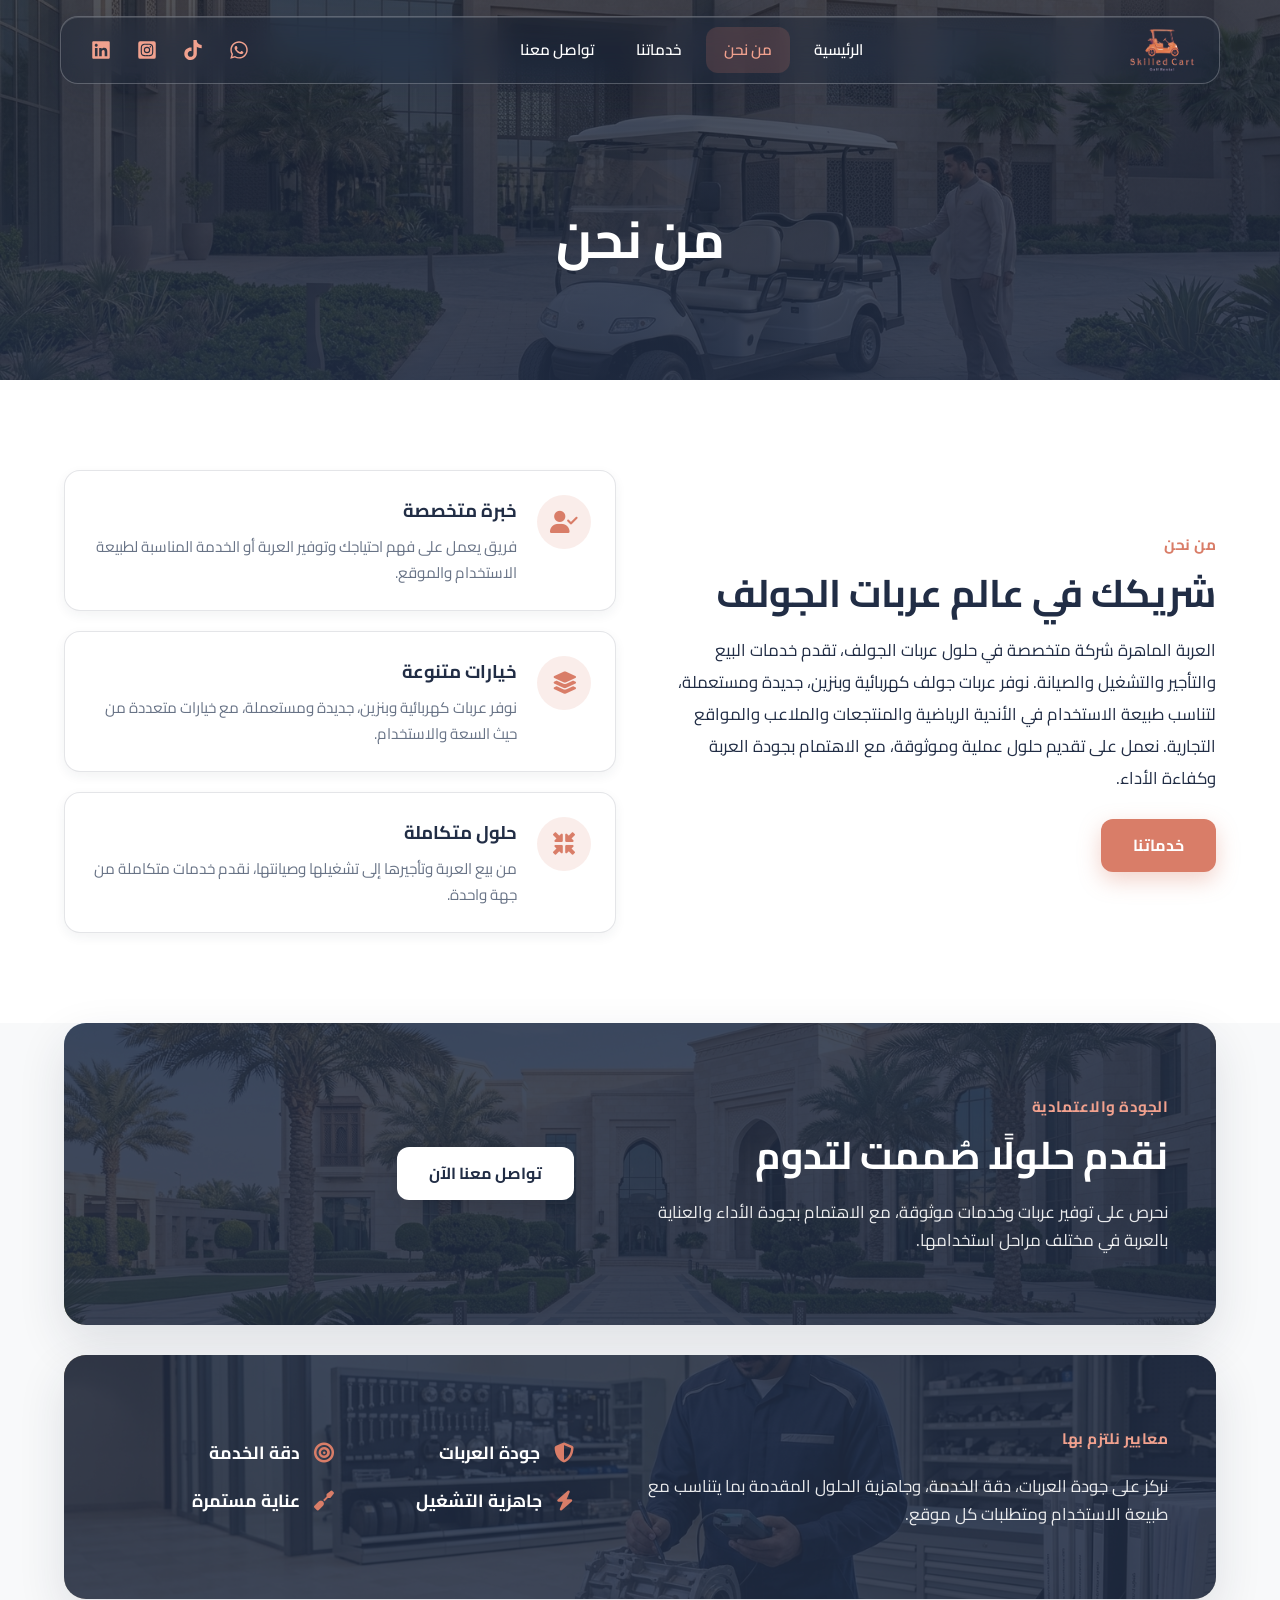
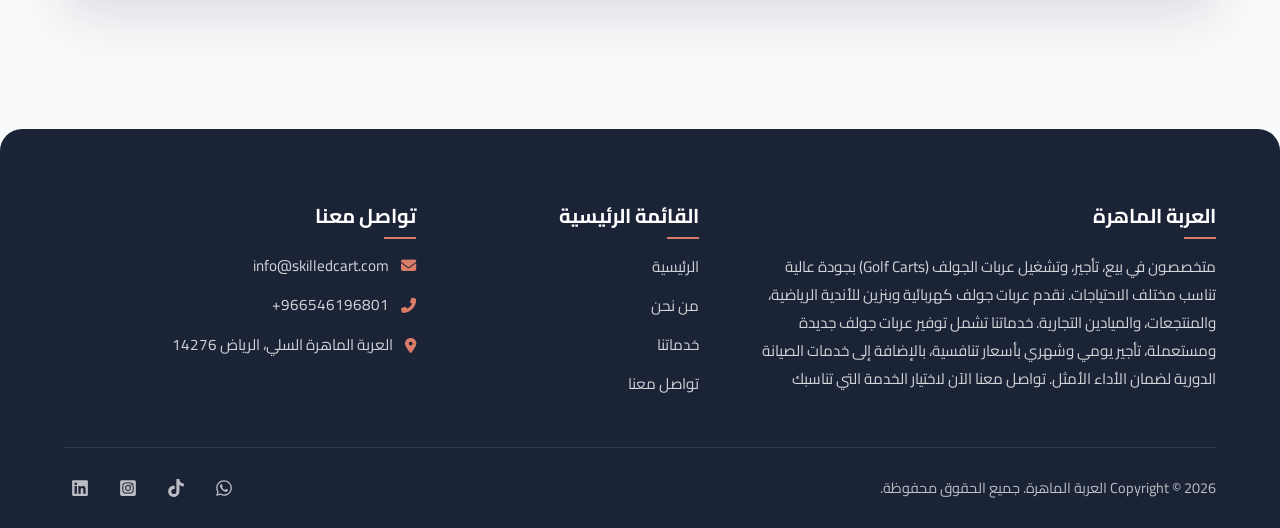
==== about/index.html @ 4ff1d398 "Rewrite website to static HTML, CSS, and Vanilla JS Convert full site from PHP runtime to standalone" ====
<!DOCTYPE html>
<html dir="rtl" lang="ar">
<head>
    <meta charset="UTF-8">
    <meta name="viewport" content="width=device-width, initial-scale=1.0">
    <title>About - العربة الماهرة</title>
    <link rel="canonical" href="https://skilledcart.com/about/">
    <meta name="description" content="تعرف على العربة الماهرة، شريكك المتخصص في بيع وتأجير وتشغيل وصيانة عربات الجولف الكهربائية والبنزين في الرياض، بخبرة وجودة تلبي احتياجاتك.">
    <meta name="robots" content="index, follow">

    <!-- Open Graph / Facebook -->
    <meta property="og:url" content="https://skilledcart.com/about/">
    <meta property="og:site_name" content="العربة الماهرة">
    <meta property="og:locale" content="ar_AR">
    <meta property="og:type" content="website">
    <meta property="og:title" content="About - العربة الماهرة">
    <meta property="og:description" content="تعرف على العربة الماهرة، شريكك المتخصص في بيع وتأجير وتشغيل وصيانة عربات الجولف الكهربائية والبنزين في الرياض.">

    <!-- Twitter -->
    <meta name="twitter:card" content="summary_large_image">
    <meta name="twitter:title" content="About - العربة الماهرة">
    <meta name="twitter:description" content="تعرف على العربة الماهرة، شريكك المتخصص في بيع وتأجير وتشغيل وصيانة عربات الجولف.">

    <!-- Google Fonts & Font Awesome -->
    <link rel="preconnect" href="https://fonts.googleapis.com">
    <link rel="preconnect" href="https://fonts.gstatic.com" crossorigin>
    <link href="https://fonts.googleapis.com/css2?family=Cairo:wght@400;500;600;700;800&family=Montserrat:wght@700&family=Roboto:wght@400;500;700&display=swap" rel="stylesheet">
    <link rel="stylesheet" href="https://cdnjs.cloudflare.com/ajax/libs/font-awesome/6.5.1/css/all.min.css">

    <!-- Main Stylesheet -->
    <link rel="stylesheet" href="/assets/css/style.css">

    <!-- Schema.org Structured Data -->
    <script type="application/ld+json">
    {
        "@context": "https://schema.org",
        "@graph": [
            {
                "@type": "WebSite",
                "@id": "https://skilledcart.com/#website",
                "name": "العربة الماهرة",
                "url": "https://skilledcart.com/"
            },
            {
                "@type": "WebPage",
                "@id": "https://skilledcart.com/about/#webpage",
                "name": "About",
                "url": "https://skilledcart.com/about/",
                "inLanguage": "ar",
                "isPartOf": { "@id": "https://skilledcart.com/#website" },
                "breadcrumb": {
                    "@type": "BreadcrumbList",
                    "itemListElement": [
                        { "@type": "ListItem", "position": 1, "name": "Home", "item": "https://skilledcart.com/" },
                        { "@type": "ListItem", "position": 2, "name": "About", "item": "https://skilledcart.com/about/" }
                    ]
                }
            }
        ]
    }
    </script>
</head>
<body>

    <!-- Site Header -->
    <header class="site-header" id="masthead">
        <div class="header-bar">
            <!-- Brand Logo -->
            <a href="/" class="header-brand" aria-label="العربة الماهرة">
                <img src="/assets/images/logo.png" alt="العربة الماهرة">
            </a>

            <!-- Desktop Navigation -->
            <nav class="nav-desktop" aria-label="القائمة الرئيسية">
                <a href="/" class="nav-link">الرئيسية</a>
                <a href="/about/" class="nav-link active" aria-current="page">من نحن</a>
                <a href="/services/" class="nav-link">خدماتنا</a>
                <a href="/contact-us/" class="nav-link">تواصل معنا</a>
            </nav>

            <!-- Desktop Social Icons -->
            <div class="header-social">
                <a href="https://wa.me/966546196801" target="_blank" rel="noopener noreferrer" aria-label="واتساب">
                    <svg viewBox="0 0 448 512"><path d="M380.9 97.1C339 55.1 283.2 32 223.9 32c-122.4 0-222 99.6-222 222 0 39.1 10.2 77.3 29.6 111L0 480l117.7-30.9c32.4 17.7 68.9 27 106.1 27h.1c122.3 0 224.1-99.6 224.1-222 0-59.3-25.2-115-67.1-157zm-157 341.6c-33.2 0-65.7-8.9-94-25.7l-6.7-4-69.8 18.3L72 359.2l-4.4-7c-18.5-29.4-28.2-63.3-28.2-98.2 0-101.7 82.8-184.5 184.6-184.5 49.3 0 95.6 19.2 130.4 54.1 34.8 34.9 56.2 81.2 56.1 130.5 0 101.8-84.9 184.6-186.6 184.6zm101.2-138.2c-5.5-2.8-32.8-16.2-37.9-18-5.1-1.9-8.8-2.8-12.5 2.8-3.7 5.6-14.3 18-17.6 21.8-3.2 3.7-6.5 4.2-12 1.4-32.6-16.3-54-29.1-75.5-66-5.7-9.8 5.7-9.1 16.3-30.3 1.8-3.7.9-6.9-.5-9.7-1.4-2.8-12.5-30.1-17.1-41.2-4.5-10.8-9.1-9.3-12.5-9.5-3.2-.2-6.9-.2-10.6-.2-3.7 0-9.7 1.4-14.8 6.9-5.1 5.6-19.4 19-19.4 46.3 0 27.3 19.9 53.7 22.6 57.4 2.8 3.7 39.1 59.7 94.8 83.8 35.2 15.2 49 16.5 66.6 13.9 10.7-1.6 32.8-13.4 37.4-26.4 4.6-13 4.6-24.1 3.2-26.4-1.3-2.5-5-3.9-10.5-6.6z"/></svg>
                </a>
                <a href="https://www.tiktok.com/@skilledcartofficial" target="_blank" rel="noopener noreferrer" aria-label="تيك توك">
                    <svg viewBox="0 0 32 32"><path d="M16.708 0.027c1.745-0.027 3.48-0.011 5.213-0.027 0.105 2.041 0.839 4.12 2.333 5.563 1.491 1.479 3.6 2.156 5.652 2.385v5.369c-1.923-0.063-3.855-0.463-5.6-1.291-0.76-0.344-1.468-0.787-2.161-1.24-0.009 3.896 0.016 7.787-0.025 11.667-0.104 1.864-0.719 3.719-1.803 5.255-1.744 2.557-4.771 4.224-7.88 4.276-1.907 0.109-3.812-0.411-5.437-1.369-2.693-1.588-4.588-4.495-4.864-7.615-0.032-0.667-0.043-1.333-0.016-1.984 0.24-2.537 1.495-4.964 3.443-6.615 2.208-1.923 5.301-2.839 8.197-2.297 0.027 1.975-0.052 3.948-0.052 5.923-1.323-0.428-2.869-0.308-4.025 0.495-0.844 0.547-1.485 1.385-1.819 2.333-0.276 0.676-0.197 1.427-0.181 2.145 0.317 2.188 2.421 4.027 4.667 3.828 1.489-0.016 2.916-0.88 3.692-2.145 0.251-0.443 0.532-0.896 0.547-1.417 0.131-2.385 0.079-4.76 0.095-7.145 0.011-5.375-0.016-10.735 0.025-16.093z"/></svg>
                </a>
                <a href="https://www.instagram.com/skilledcart.co/" target="_blank" rel="noopener noreferrer" aria-label="انستغرام">
                    <svg viewBox="0 0 448 512"><path d="M224,202.66A53.34,53.34,0,1,0,277.36,256,53.38,53.38,0,0,0,224,202.66Zm124.71-41a54,54,0,0,0-30.41-30.41c-21-8.29-71-6.43-94.3-6.43s-73.25-1.93-94.31,6.43a54,54,0,0,0-30.41,30.41c-8.28,21-6.43,71.05-6.43,94.33S91,329.26,99.32,350.33a54,54,0,0,0,30.41,30.41c21,8.29,71,6.43,94.31,6.43s73.24,1.93,94.3-6.43a54,54,0,0,0,30.41-30.41c8.35-21,6.43-71.05,6.43-94.33S357.1,182.74,348.75,161.67ZM224,338a82,82,0,1,1,82-82A81.9,81.9,0,0,1,224,338Zm85.38-148.3a19.14,19.14,0,1,1,19.13-19.14A19.1,19.1,0,0,1,309.42,189.74ZM400,32H48A48,48,0,0,0,0,80V432a48,48,0,0,0,48,48H400a48,48,0,0,0,48-48V80A48,48,0,0,0,400,32ZM382.88,322c-1.29,25.63-7.14,48.34-25.85,67s-41.4,24.63-67,25.85c-26.41,1.49-105.59,1.49-132,0-25.63-1.29-48.26-7.15-67-25.85s-24.63-41.42-25.85-67c-1.49-26.42-1.49-105.61,0-132,1.29-25.63,7.07-48.34,25.85-67s41.47-24.56,67-25.78c26.41-1.49,105.59-1.49,132,0,25.63,1.29,48.33,7.15,67,25.85s24.63,41.42,25.85,67.05C384.37,216.44,384.37,295.56,382.88,322Z"/></svg>
                </a>
                <a href="https://www.linkedin.com/in/maher-aljasem-b56386409/" target="_blank" rel="noopener noreferrer" aria-label="لينكد إن">
                    <svg viewBox="0 0 448 512"><path d="M416 32H31.9C14.3 32 0 46.5 0 64.3v383.4C0 465.5 14.3 480 31.9 480H416c17.6 0 32-14.5 32-32.3V64.3c0-17.8-14.4-32.3-32-32.3zM135.4 416H69V202.2h66.5V416zm-33.2-243c-21.3 0-38.5-17.3-38.5-38.5S80.9 96 102.2 96c21.2 0 38.5 17.3 38.5 38.5 0 21.3-17.2 38.5-38.5 38.5zm282.1 243h-66.4V312c0-24.8-.5-56.7-34.5-56.7-34.6 0-39.9 27-39.9 54.9V416h-66.4V202.2h63.7v29.2h.9c8.9-16.8 30.6-34.5 62.9-34.5 67.2 0 79.7 44.3 79.7 101.9V416z"/></svg>
                </a>
            </div>

            <!-- Mobile Hamburger Toggle -->
            <button class="mobile-nav-toggle" aria-label="فتح القائمة" aria-expanded="false">
                <svg class="icon-hamburger" viewBox="0 0 24 24"><path d="M3 13h18c0.552 0 1-0.448 1-1s-0.448-1-1-1h-18c-0.552 0-1 0.448-1 1s0.448 1 1 1zM3 7h18c0.552 0 1-0.448 1-1s-0.448-1-1-1h-18c-0.552 0-1 0.448-1 1s0.448 1 1 1zM3 19h18c0.552 0 1-0.448 1-1s-0.448-1-1-1h-18c-0.552 0-1 0.448-1 1s0.448 1 1 1z"/></svg>
                <svg class="icon-close" viewBox="0 0 24 24"><path d="M5.293 6.707l5.293 5.293-5.293 5.293c-0.391 0.391-0.391 1.024 0 1.414s1.024 0.391 1.414 0l5.293-5.293 5.293 5.293c0.391 0.391 1.024 0.391 1.414 0s0.391-1.024 0-1.414l-5.293-5.293 5.293-5.293c0.391-0.391 0.391-1.024 0-1.414s-1.024-0.391-1.414 0l-5.293 5.293-5.293-5.293c-0.391-0.391-1.024-0.391-1.414 0s-0.391 1.024 0 1.414z"/></svg>
            </button>

            <!-- Mobile Drawer Menu -->
            <div class="mobile-menu-drawer" id="mobile-drawer">
                <a href="/" class="nav-link">الرئيسية</a>
                <a href="/about/" class="nav-link active">من نحن</a>
                <a href="/services/" class="nav-link">خدماتنا</a>
                <a href="/contact-us/" class="nav-link">تواصل معنا</a>
                <div class="mobile-social-wrap">
                    <a href="https://wa.me/966546196801" target="_blank" rel="noopener noreferrer" aria-label="واتساب">
                        <svg viewBox="0 0 448 512"><path d="M380.9 97.1C339 55.1 283.2 32 223.9 32c-122.4 0-222 99.6-222 222 0 39.1 10.2 77.3 29.6 111L0 480l117.7-30.9c32.4 17.7 68.9 27 106.1 27h.1c122.3 0 224.1-99.6 224.1-222 0-59.3-25.2-115-67.1-157zm-157 341.6c-33.2 0-65.7-8.9-94-25.7l-6.7-4-69.8 18.3L72 359.2l-4.4-7c-18.5-29.4-28.2-63.3-28.2-98.2 0-101.7 82.8-184.5 184.6-184.5 49.3 0 95.6 19.2 130.4 54.1 34.8 34.9 56.2 81.2 56.1 130.5 0 101.8-84.9 184.6-186.6 184.6zm101.2-138.2c-5.5-2.8-32.8-16.2-37.9-18-5.1-1.9-8.8-2.8-12.5 2.8-3.7 5.6-14.3 18-17.6 21.8-3.2 3.7-6.5 4.2-12 1.4-32.6-16.3-54-29.1-75.5-66-5.7-9.8 5.7-9.1 16.3-30.3 1.8-3.7.9-6.9-.5-9.7-1.4-2.8-12.5-30.1-17.1-41.2-4.5-10.8-9.1-9.3-12.5-9.5-3.2-.2-6.9-.2-10.6-.2-3.7 0-9.7 1.4-14.8 6.9-5.1 5.6-19.4 19-19.4 46.3 0 27.3 19.9 53.7 22.6 57.4 2.8 3.7 39.1 59.7 94.8 83.8 35.2 15.2 49 16.5 66.6 13.9 10.7-1.6 32.8-13.4 37.4-26.4 4.6-13 4.6-24.1 3.2-26.4-1.3-2.5-5-3.9-10.5-6.6z"/></svg>
                    </a>
                    <a href="https://www.tiktok.com/@skilledcartofficial" target="_blank" rel="noopener noreferrer" aria-label="تيك توك">
                        <svg viewBox="0 0 32 32"><path d="M16.708 0.027c1.745-0.027 3.48-0.011 5.213-0.027 0.105 2.041 0.839 4.12 2.333 5.563 1.491 1.479 3.6 2.156 5.652 2.385v5.369c-1.923-0.063-3.855-0.463-5.6-1.291-0.76-0.344-1.468-0.787-2.161-1.24-0.009 3.896 0.016 7.787-0.025 11.667-0.104 1.864-0.719 3.719-1.803 5.255-1.744 2.557-4.771 4.224-7.88 4.276-1.907 0.109-3.812-0.411-5.437-1.369-2.693-1.588-4.588-4.495-4.864-7.615-0.032-0.667-0.043-1.333-0.016-1.984 0.24-2.537 1.495-4.964 3.443-6.615 2.208-1.923 5.301-2.839 8.197-2.297 0.027 1.975-0.052 3.948-0.052 5.923-1.323-0.428-2.869-0.308-4.025 0.495-0.844 0.547-1.485 1.385-1.819 2.333-0.276 0.676-0.197 1.427-0.181 2.145 0.317 2.188 2.421 4.027 4.667 3.828 1.489-0.016 2.916-0.88 3.692-2.145 0.251-0.443 0.532-0.896 0.547-1.417 0.131-2.385 0.079-4.76 0.095-7.145 0.011-5.375-0.016-10.735 0.025-16.093z"/></svg>
                    </a>
                    <a href="https://www.instagram.com/skilledcart.co/" target="_blank" rel="noopener noreferrer" aria-label="انستغرام">
                        <svg viewBox="0 0 448 512"><path d="M224,202.66A53.34,53.34,0,1,0,277.36,256,53.38,53.38,0,0,0,224,202.66Zm124.71-41a54,54,0,0,0-30.41-30.41c-21-8.29-71-6.43-94.3-6.43s-73.25-1.93-94.31,6.43a54,54,0,0,0-30.41,30.41c-8.28,21-6.43,71.05-6.43,94.33S91,329.26,99.32,350.33a54,54,0,0,0,30.41,30.41c21,8.29,71,6.43,94.31,6.43s73.24,1.93,94.3-6.43a54,54,0,0,0,30.41-30.41c8.35-21,6.43-71.05,6.43-94.33S357.1,182.74,348.75,161.67ZM224,338a82,82,0,1,1,82-82A81.9,81.9,0,0,1,224,338Zm85.38-148.3a19.14,19.14,0,1,1,19.13-19.14A19.1,19.1,0,0,1,309.42,189.74ZM400,32H48A48,48,0,0,0,0,80V432a48,48,0,0,0,48,48H400a48,48,0,0,0,48-48V80A48,48,0,0,0,400,32ZM382.88,322c-1.29,25.63-7.14,48.34-25.85,67s-41.4,24.63-67,25.85c-26.41,1.49-105.59,1.49-132,0-25.63-1.29-48.26-7.15-67-25.85s-24.63-41.42-25.85-67c-1.49-26.42-1.49-105.61,0-132,1.29-25.63,7.07-48.34,25.85-67s41.47-24.56,67-25.78c26.41-1.49,105.59-1.49,132,0,25.63,1.29,48.33,7.15,67,25.85s24.63,41.42,25.85,67.05C384.37,216.44,384.37,295.56,382.88,322Z"/></svg>
                    </a>
                    <a href="https://www.linkedin.com/in/maher-aljasem-b56386409/" target="_blank" rel="noopener noreferrer" aria-label="لينكد إن">
                        <svg viewBox="0 0 448 512"><path d="M416 32H31.9C14.3 32 0 46.5 0 64.3v383.4C0 465.5 14.3 480 31.9 480H416c17.6 0 32-14.5 32-32.3V64.3c0-17.8-14.4-32.3-32-32.3zM135.4 416H69V202.2h66.5V416zm-33.2-243c-21.3 0-38.5-17.3-38.5-38.5S80.9 96 102.2 96c21.2 0 38.5 17.3 38.5 38.5 0 21.3-17.2 38.5-38.5 38.5zm282.1 243h-66.4V312c0-24.8-.5-56.7-34.5-56.7-34.6 0-39.9 27-39.9 54.9V416h-66.4V202.2h63.7v29.2h.9c8.9-16.8 30.6-34.5 62.9-34.5 67.2 0 79.7 44.3 79.7 101.9V416z"/></svg>
                    </a>
                </div>
            </div>
        </div>
    </header>

    <!-- Page Hero Banner -->
    <section class="page-hero" style="background-image: url('/assets/images/motion-bg-03.png');">
        <div class="container">
            <h1>من نحن</h1>
        </div>
    </section>

    <!-- About Company Overview Section -->
    <section class="section section-bg-white">
        <div class="container">
            <div class="two-col-grid">
                <div class="two-col-text">
                    <span class="section-subtitle">من نحن</span>
                    <h2 class="section-title">شريكك في عالم عربات الجولف</h2>
                    <p>العربة الماهرة شركة متخصصة في حلول عربات الجولف، تقدم خدمات البيع والتأجير والتشغيل والصيانة. نوفر عربات جولف كهربائية وبنزين، جديدة ومستعملة، لتناسب طبيعة الاستخدام في الأندية الرياضية والمنتجعات والملاعب والمواقع التجارية. نعمل على تقديم حلول عملية وموثوقة، مع الاهتمام بجودة العربة وكفاءة الأداء.</p>
                    <a href="/services/" class="btn btn-primary">خدماتنا</a>
                </div>
                <div class="feature-cards-grid">
                    <div class="feature-box">
                        <div class="feature-icon"><i class="fas fa-user-check"></i></div>
                        <div class="feature-box-content">
                            <h3>خبرة متخصصة</h3>
                            <p>فريق يعمل على فهم احتياجك وتوفير العربة أو الخدمة المناسبة لطبيعة الاستخدام والموقع.</p>
                        </div>
                    </div>
                    <div class="feature-box">
                        <div class="feature-icon"><i class="fas fa-layer-group"></i></div>
                        <div class="feature-box-content">
                            <h3>خيارات متنوعة</h3>
                            <p>نوفر عربات كهربائية وبنزين، جديدة ومستعملة، مع خيارات متعددة من حيث السعة والاستخدام.</p>
                        </div>
                    </div>
                    <div class="feature-box">
                        <div class="feature-icon"><i class="fas fa-compress-arrows-alt"></i></div>
                        <div class="feature-box-content">
                            <h3>حلول متكاملة</h3>
                            <p>من بيع العربة وتأجيرها إلى تشغيلها وصيانتها، نقدم خدمات متكاملة من جهة واحدة.</p>
                        </div>
                    </div>
                </div>
            </div>
        </div>
    </section>

    <!-- Quality & Reliability Highlight Banners -->
    <section class="section section-bg-light" style="padding-top: 0;">
        <div class="container">
            <div class="highlight-banner" style="background-image: url('/assets/images/motion-bg-04.png'); margin-bottom: 30px;">
                <div class="container-inner">
                    <div>
                        <span class="section-subtitle" style="color: #f1a18e;">الجودة والاعتمادية</span>
                        <h2 class="section-title" style="color: #ffffff; margin-bottom: 16px;">نقدم حلولًا صُممت لتدوم</h2>
                        <p style="color: rgba(255, 255, 255, 0.9); font-size: 1.05rem;">نحرص على توفير عربات وخدمات موثوقة، مع الاهتمام بجودة الأداء والعناية بالعربة في مختلف مراحل استخدامها.</p>
                    </div>
                    <div>
                        <a href="/contact-us/" class="btn btn-secondary">تواصل معنا الآن</a>
                    </div>
                </div>
            </div>

            <div class="highlight-banner" style="background-image: url('/assets/images/motion-bg-10.png');">
                <div class="container-inner">
                    <div>
                        <span class="section-subtitle" style="color: #f1a18e;">معايير نلتزم بها</span>
                        <p style="color: rgba(255, 255, 255, 0.9); font-size: 1.05rem; margin-top: 10px;">نركز على جودة العربات، دقة الخدمة، وجاهزية الحلول المقدمة بما يتناسب مع طبيعة الاستخدام ومتطلبات كل موقع.</p>
                    </div>
                    <div class="highlight-list">
                        <div class="highlight-item"><i class="fas fa-shield-alt"></i> جودة العربات</div>
                        <div class="highlight-item"><i class="fas fa-bullseye"></i> دقة الخدمة</div>
                        <div class="highlight-item"><i class="fas fa-bolt"></i> جاهزية التشغيل</div>
                        <div class="highlight-item"><i class="fas fa-screwdriver"></i> عناية مستمرة</div>
                    </div>
                </div>
            </div>
        </div>
    </section>

    <!-- Site Footer -->
    <footer class="site-footer" id="colophon">
        <div class="container">
            <div class="footer-grid">
                <!-- Col 1: About -->
                <div class="footer-col footer-about">
                    <h5>العربة الماهرة</h5>
                    <p>متخصصون في بيع، تأجير، وتشغيل عربات الجولف (Golf Carts) بجودة عالية تناسب مختلف الاحتياجات. نقدم عربات جولف كهربائية وبنزين للأندية الرياضية، والمنتجعات، والميادين التجارية. خدماتنا تشمل توفير عربات جولف جديدة ومستعملة، تأجير يومي وشهري بأسعار تنافسية، بالإضافة إلى خدمات الصيانة الدورية لضمان الأداء الأمثل. تواصل معنا الآن لاختيار الخدمة التي تناسبك</p>
                </div>

                <!-- Col 2: Navigation -->
                <div class="footer-col footer-nav">
                    <h5>القائمة الرئيسية</h5>
                    <ul>
                        <li><a href="/">الرئيسية</a></li>
                        <li><a href="/about/">من نحن</a></li>
                        <li><a href="/services/">خدماتنا</a></li>
                        <li><a href="/contact-us/">تواصل معنا</a></li>
                    </ul>
                </div>

                <!-- Col 3: Contact Info -->
                <div class="footer-col">
                    <h5>تواصل معنا</h5>
                    <ul class="footer-contact-list">
                        <li>
                            <i class="fas fa-envelope"></i>
                            <a href="mailto:info@skilledcart.com">info@skilledcart.com</a>
                        </li>
                        <li>
                            <i class="fas fa-phone-alt"></i>
                            <a href="tel:+966546196801"><bdi class="sc-ltr-num">+966546196801</bdi></a>
                        </li>
                        <li>
                            <i class="fas fa-map-marker-alt"></i>
                            <span>العربة الماهرة السلي، الرياض 14276</span>
                        </li>
                    </ul>
                </div>
            </div>

            <!-- Footer Bottom Bar -->
            <div class="footer-bottom">
                <p>Copyright © 2026 العربة الماهرة. جميع الحقوق محفوظة.</p>
                <div class="footer-social">
                    <a href="https://wa.me/966546196801" target="_blank" rel="noopener noreferrer" aria-label="واتساب">
                        <svg viewBox="0 0 448 512"><path d="M380.9 97.1C339 55.1 283.2 32 223.9 32c-122.4 0-222 99.6-222 222 0 39.1 10.2 77.3 29.6 111L0 480l117.7-30.9c32.4 17.7 68.9 27 106.1 27h.1c122.3 0 224.1-99.6 224.1-222 0-59.3-25.2-115-67.1-157zm-157 341.6c-33.2 0-65.7-8.9-94-25.7l-6.7-4-69.8 18.3L72 359.2l-4.4-7c-18.5-29.4-28.2-63.3-28.2-98.2 0-101.7 82.8-184.5 184.6-184.5 49.3 0 95.6 19.2 130.4 54.1 34.8 34.9 56.2 81.2 56.1 130.5 0 101.8-84.9 184.6-186.6 184.6zm101.2-138.2c-5.5-2.8-32.8-16.2-37.9-18-5.1-1.9-8.8-2.8-12.5 2.8-3.7 5.6-14.3 18-17.6 21.8-3.2 3.7-6.5 4.2-12 1.4-32.6-16.3-54-29.1-75.5-66-5.7-9.8 5.7-9.1 16.3-30.3 1.8-3.7.9-6.9-.5-9.7-1.4-2.8-12.5-30.1-17.1-41.2-4.5-10.8-9.1-9.3-12.5-9.5-3.2-.2-6.9-.2-10.6-.2-3.7 0-9.7 1.4-14.8 6.9-5.1 5.6-19.4 19-19.4 46.3 0 27.3 19.9 53.7 22.6 57.4 2.8 3.7 39.1 59.7 94.8 83.8 35.2 15.2 49 16.5 66.6 13.9 10.7-1.6 32.8-13.4 37.4-26.4 4.6-13 4.6-24.1 3.2-26.4-1.3-2.5-5-3.9-10.5-6.6z"/></svg>
                    </a>
                    <a href="https://www.tiktok.com/@skilledcartofficial" target="_blank" rel="noopener noreferrer" aria-label="تيك توك">
                        <svg viewBox="0 0 32 32"><path d="M16.708 0.027c1.745-0.027 3.48-0.011 5.213-0.027 0.105 2.041 0.839 4.12 2.333 5.563 1.491 1.479 3.6 2.156 5.652 2.385v5.369c-1.923-0.063-3.855-0.463-5.6-1.291-0.76-0.344-1.468-0.787-2.161-1.24-0.009 3.896 0.016 7.787-0.025 11.667-0.104 1.864-0.719 3.719-1.803 5.255-1.744 2.557-4.771 4.224-7.88 4.276-1.907 0.109-3.812-0.411-5.437-1.369-2.693-1.588-4.588-4.495-4.864-7.615-0.032-0.667-0.043-1.333-0.016-1.984 0.24-2.537 1.495-4.964 3.443-6.615 2.208-1.923 5.301-2.839 8.197-2.297 0.027 1.975-0.052 3.948-0.052 5.923-1.323-0.428-2.869-0.308-4.025 0.495-0.844 0.547-1.485 1.385-1.819 2.333-0.276 0.676-0.197 1.427-0.181 2.145 0.317 2.188 2.421 4.027 4.667 3.828 1.489-0.016 2.916-0.88 3.692-2.145 0.251-0.443 0.532-0.896 0.547-1.417 0.131-2.385 0.079-4.76 0.095-7.145 0.011-5.375-0.016-10.735 0.025-16.093z"/></svg>
                    </a>
                    <a href="https://www.instagram.com/skilledcart.co/" target="_blank" rel="noopener noreferrer" aria-label="انستغرام">
                        <svg viewBox="0 0 448 512"><path d="M224,202.66A53.34,53.34,0,1,0,277.36,256,53.38,53.38,0,0,0,224,202.66Zm124.71-41a54,54,0,0,0-30.41-30.41c-21-8.29-71-6.43-94.3-6.43s-73.25-1.93-94.31,6.43a54,54,0,0,0-30.41,30.41c-8.28,21-6.43,71.05-6.43,94.33S91,329.26,99.32,350.33a54,54,0,0,0,30.41,30.41c21,8.29,71,6.43,94.31,6.43s73.24,1.93,94.3-6.43a54,54,0,0,0,30.41-30.41c8.35-21,6.43-71.05,6.43-94.33S357.1,182.74,348.75,161.67ZM224,338a82,82,0,1,1,82-82A81.9,81.9,0,0,1,224,338Zm85.38-148.3a19.14,19.14,0,1,1,19.13-19.14A19.1,19.1,0,0,1,309.42,189.74ZM400,32H48A48,48,0,0,0,0,80V432a48,48,0,0,0,48,48H400a48,48,0,0,0,48-48V80A48,48,0,0,0,400,32ZM382.88,322c-1.29,25.63-7.14,48.34-25.85,67s-41.4,24.63-67,25.85c-26.41,1.49-105.59,1.49-132,0-25.63-1.29-48.26-7.15-67-25.85s-24.63-41.42-25.85-67c-1.49-26.42-1.49-105.61,0-132,1.29-25.63,7.07-48.34,25.85-67s41.47-24.56,67-25.78c26.41-1.49,105.59-1.49,132,0,25.63,1.29,48.33,7.15,67,25.85s24.63,41.42,25.85,67.05C384.37,216.44,384.37,295.56,382.88,322Z"/></svg>
                    </a>
                    <a href="https://www.linkedin.com/in/maher-aljasem-b56386409/" target="_blank" rel="noopener noreferrer" aria-label="لينكد إن">
                        <svg viewBox="0 0 448 512"><path d="M416 32H31.9C14.3 32 0 46.5 0 64.3v383.4C0 465.5 14.3 480 31.9 480H416c17.6 0 32-14.5 32-32.3V64.3c0-17.8-14.4-32.3-32-32.3zM135.4 416H69V202.2h66.5V416zm-33.2-243c-21.3 0-38.5-17.3-38.5-38.5S80.9 96 102.2 96c21.2 0 38.5 17.3 38.5 38.5 0 21.3-17.2 38.5-38.5 38.5zm282.1 243h-66.4V312c0-24.8-.5-56.7-34.5-56.7-34.6 0-39.9 27-39.9 54.9V416h-66.4V202.2h63.7v29.2h.9c8.9-16.8 30.6-34.5 62.9-34.5 67.2 0 79.7 44.3 79.7 101.9V416z"/></svg>
                    </a>
                </div>
            </div>
        </div>
    </footer>

    <!-- Main JavaScript -->
    <script src="/assets/js/main.js"></script>
</body>
</html>
---- assets/css/style.css ----
/* ==========================================================================
   العربة الماهرة (Skilled Cart) — Modern Static Stylesheet
   Brand Theme: Navy (#212d45) & Coral (#d97d68)
   ========================================================================== */

:root {
    --color-primary: #d97d68;
    --color-primary-hover: #c46853;
    --color-primary-soft: rgba(217, 125, 104, 0.14);
    --color-primary-border: rgba(217, 125, 104, 0.35);

    --color-navy: #212d45;
    --color-navy-dark: #1b2437;
    --color-navy-light: #2b3956;
    --color-navy-soft: rgba(33, 45, 69, 0.08);

    --color-surface: #ffffff;
    --color-surface-soft: #f8f9fa;
    --color-surface-card: #ffffff;
    --color-surface-tint: #f2f4f8;

    --color-text: #212d45;
    --color-text-dark: #1b2437;
    --color-text-muted: #687386;
    --color-text-light: #ffffff;
    --color-text-light-muted: rgba(255, 255, 255, 0.82);

    --color-border: rgba(33, 45, 69, 0.12);
    --color-border-light: rgba(255, 255, 255, 0.18);

    --shadow-sm: 0 4px 12px rgba(33, 45, 69, 0.06);
    --shadow-md: 0 10px 30px rgba(33, 45, 69, 0.08);
    --shadow-lg: 0 18px 48px rgba(33, 45, 69, 0.12);

    --radius-sm: 8px;
    --radius-md: 12px;
    --radius-lg: 16px;
    --radius-xl: 22px;
    --radius-full: 9999px;

    --font-arabic: "Cairo", -apple-system, BlinkMacSystemFont, "Segoe UI", Roboto, Oxygen, Ubuntu, Cantarell, sans-serif;
    --font-heading: "Cairo", sans-serif;

    --container-width: 1200px;
    --transition: all 0.25s cubic-bezier(0.23, 1, 0.32, 1);
}

/* --------------------------------------------------------------------------
   Reset & Base Styles
   -------------------------------------------------------------------------- */
*, *::before, *::after {
    box-sizing: border-box;
    margin: 0;
    padding: 0;
}

html {
    font-size: 16px;
    scroll-behavior: smooth;
    -webkit-text-size-adjust: 100%;
}

body {
    direction: rtl;
    text-align: right;
    font-family: var(--font-arabic);
    color: var(--color-text);
    background-color: var(--color-surface-soft);
    line-height: 1.7;
    overflow-x: hidden;
    -webkit-font-smoothing: antialiased;
    -moz-osx-font-smoothing: grayscale;
}

img, svg, video, iframe {
    max-width: 100%;
    height: auto;
    display: block;
}

a {
    color: inherit;
    text-decoration: none;
    transition: var(--transition);
}

ul, ol {
    list-style: none;
}

button, input, textarea, select {
    font: inherit;
    color: inherit;
    border: none;
    background: none;
}

/* Numeric text displayed strictly LTR */
.sc-ltr-num {
    unicode-bidi: isolate;
    direction: ltr;
    display: inline-block;
}

.container {
    width: 100%;
    max-width: var(--container-width);
    margin-left: auto;
    margin-right: auto;
    padding-left: 24px;
    padding-right: 24px;
}

/* --------------------------------------------------------------------------
   Header & Navigation
   -------------------------------------------------------------------------- */
.site-header {
    position: absolute;
    top: 0;
    left: 0;
    right: 0;
    z-index: 1000;
    padding-top: 16px;
}

.header-bar {
    width: min(calc(100% - 40px), 1160px);
    margin: 0 auto;
    min-height: 68px;
    padding: 10px 24px;
    display: flex;
    align-items: center;
    justify-content: space-between;
    background: rgba(24, 35, 54, 0.35);
    border: 1px solid rgba(255, 255, 255, 0.24);
    border-radius: 18px;
    backdrop-filter: blur(16px) saturate(135%);
    -webkit-backdrop-filter: blur(16px) saturate(135%);
    box-shadow: 0 12px 34px rgba(20, 30, 48, 0.14), inset 0 1px 0 rgba(255, 255, 255, 0.14);
}

.header-brand {
    display: flex;
    align-items: center;
}

.header-brand img {
    height: 44px;
    width: auto;
    max-width: 160px;
    object-fit: contain;
}

.nav-desktop {
    display: flex;
    align-items: center;
    gap: 6px;
}

.nav-desktop .nav-link {
    display: inline-block;
    padding: 10px 18px;
    border-radius: var(--radius-md);
    color: #ffffff;
    font-size: 0.95rem;
    font-weight: 600;
    white-space: nowrap;
    transition: var(--transition);
}

.nav-desktop .nav-link:hover {
    color: #f1a18e;
    background: rgba(255, 255, 255, 0.08);
}

.nav-desktop .nav-link.active {
    color: #f1a18e;
    background: rgba(217, 125, 104, 0.18);
}

.header-social {
    display: flex;
    align-items: center;
    gap: 14px;
}

.header-social a {
    color: #f1a18e;
    display: flex;
    align-items: center;
    justify-content: center;
    width: 32px;
    height: 32px;
    transition: var(--transition);
}

.header-social a svg {
    width: 20px;
    height: 20px;
    fill: currentColor;
}

.header-social a:hover {
    transform: translateY(-2px);
    color: #ffffff;
}

/* Mobile Nav Toggle */
.mobile-nav-toggle {
    display: none;
    width: 44px;
    height: 44px;
    border: 1px solid rgba(217, 125, 104, 0.46);
    border-radius: var(--radius-md);
    background: rgba(255, 255, 255, 0.1);
    color: var(--color-primary);
    cursor: pointer;
    align-items: center;
    justify-content: center;
}

.mobile-nav-toggle svg {
    width: 24px;
    height: 24px;
    fill: currentColor;
}

.mobile-nav-toggle .icon-close {
    display: none;
}

.mobile-nav-toggle.open .icon-hamburger {
    display: none;
}

.mobile-nav-toggle.open .icon-close {
    display: block;
}

/* Mobile Drawer */
.mobile-menu-drawer {
    display: none;
    position: absolute;
    top: calc(100% + 8px);
    left: 20px;
    right: 20px;
    background: rgba(255, 255, 255, 0.98);
    backdrop-filter: blur(18px) saturate(125%);
    -webkit-backdrop-filter: blur(18px) saturate(125%);
    border: 1px solid var(--color-border);
    border-radius: 17px;
    padding: 12px;
    box-shadow: var(--shadow-lg);
    z-index: 1001;
    flex-direction: column;
    gap: 6px;
}

.mobile-menu-drawer.open {
    display: flex;
    animation: menuFadeIn 0.22s ease-out;
}

@keyframes menuFadeIn {
    from { opacity: 0; transform: translateY(-8px) scale(0.98); }
    to { opacity: 1; transform: translateY(0) scale(1); }
}

.mobile-menu-drawer .nav-link {
    display: block;
    padding: 12px 16px;
    border-radius: var(--radius-md);
    color: var(--color-navy);
    font-weight: 600;
    font-size: 1rem;
    transition: var(--transition);
}

.mobile-menu-drawer .nav-link:hover,
.mobile-menu-drawer .nav-link.active {
    background: rgba(217, 125, 104, 0.14);
    color: var(--color-primary);
}

.mobile-social-wrap {
    display: flex;
    justify-content: center;
    gap: 18px;
    padding-top: 12px;
    margin-top: 6px;
    border-top: 1px solid var(--color-border);
}

.mobile-social-wrap a {
    color: var(--color-primary);
    width: 36px;
    height: 36px;
    display: flex;
    align-items: center;
    justify-content: center;
}

.mobile-social-wrap a svg {
    width: 22px;
    height: 22px;
    fill: currentColor;
}

/* --------------------------------------------------------------------------
   Hero Sections
   -------------------------------------------------------------------------- */
.hero-section {
    position: relative;
    min-height: 820px;
    padding-top: 160px;
    padding-bottom: 120px;
    display: flex;
    align-items: center;
    background-position: center center;
    background-size: cover;
    background-repeat: no-repeat;
    color: #ffffff;
}

.hero-section::before {
    content: "";
    position: absolute;
    inset: 0;
    background: linear-gradient(180deg, rgba(27, 36, 55, 0.72) 0%, rgba(33, 45, 69, 0.88) 100%);
    z-index: 1;
}

.hero-section .container {
    position: relative;
    z-index: 2;
}

.hero-content {
    max-width: 780px;
}

.hero-eyebrow {
    display: inline-block;
    padding: 6px 20px;
    border-radius: var(--radius-full);
    background: rgba(255, 255, 255, 0.94);
    color: var(--color-primary);
    font-size: 0.95rem;
    font-weight: 700;
    margin-bottom: 18px;
    box-shadow: 0 4px 14px rgba(33, 45, 69, 0.14);
}

.hero-title {
    font-size: clamp(2.2rem, 5vw, 3.8rem);
    font-weight: 700;
    line-height: 1.25;
    color: #ffffff;
    margin-bottom: 20px;
}

.hero-desc {
    font-size: clamp(1.05rem, 2vw, 1.25rem);
    line-height: 1.8;
    color: rgba(255, 255, 255, 0.92);
    margin-bottom: 34px;
    text-shadow: 0 1px 3px rgba(0, 0, 0, 0.45);
}

.hero-actions {
    display: flex;
    flex-wrap: wrap;
    gap: 16px;
}

/* Inner Page Hero */
.page-hero {
    position: relative;
    min-height: 380px;
    padding-top: 170px;
    padding-bottom: 70px;
    display: flex;
    align-items: center;
    justify-content: center;
    text-align: center;
    background-position: center center;
    background-size: cover;
    background-repeat: no-repeat;
    color: #ffffff;
}

.page-hero::before {
    content: "";
    position: absolute;
    inset: 0;
    background: linear-gradient(180deg, rgba(27, 36, 55, 0.76) 0%, rgba(33, 45, 69, 0.88) 100%);
    z-index: 1;
}

.page-hero .container {
    position: relative;
    z-index: 2;
}

.page-hero h1 {
    font-size: clamp(2rem, 4.5vw, 3.2rem);
    font-weight: 700;
    color: #ffffff;
}

/* --------------------------------------------------------------------------
   Buttons
   -------------------------------------------------------------------------- */
.btn {
    display: inline-flex;
    align-items: center;
    justify-content: center;
    gap: 10px;
    padding: 13px 32px;
    border-radius: var(--radius-md);
    font-size: 1rem;
    font-weight: 700;
    cursor: pointer;
    transition: var(--transition);
    text-align: center;
}

.btn-primary {
    background-color: var(--color-primary);
    color: #ffffff;
    box-shadow: 0 8px 22px rgba(217, 125, 104, 0.35);
}

.btn-primary:hover {
    background-color: var(--color-primary-hover);
    transform: translateY(-2px);
    box-shadow: 0 12px 28px rgba(217, 125, 104, 0.45);
}

.btn-secondary {
    background-color: #ffffff;
    color: var(--color-navy);
    box-shadow: 0 8px 22px rgba(0, 0, 0, 0.12);
}

.btn-secondary:hover {
    background-color: var(--color-primary);
    color: #ffffff;
    transform: translateY(-2px);
}

.btn-outline {
    background: transparent;
    border: 1px solid rgba(255, 255, 255, 0.8);
    color: #ffffff;
}

.btn-outline:hover {
    background: var(--color-primary);
    border-color: var(--color-primary);
    color: #ffffff;
    transform: translateY(-2px);
}

.btn:active {
    transform: translateY(1px) scale(0.98);
}

/* --------------------------------------------------------------------------
   Stats Counters Section
   -------------------------------------------------------------------------- */
.stats-section {
    position: relative;
    z-index: 10;
    margin-top: -60px;
    margin-bottom: 60px;
}

.stats-grid {
    display: grid;
    grid-template-columns: repeat(4, 1fr);
    gap: 18px;
}

.stat-card {
    background: var(--color-surface);
    border: 1px solid var(--color-border);
    border-radius: var(--radius-lg);
    padding: 36px 20px;
    text-align: center;
    box-shadow: var(--shadow-md);
    transition: var(--transition);
}

.stat-card:hover {
    transform: translateY(-4px);
    box-shadow: var(--shadow-lg);
    border-color: var(--color-primary-border);
}

.stat-number {
    font-size: clamp(2rem, 3.5vw, 2.75rem);
    font-weight: 700;
    color: var(--color-navy);
    line-height: 1.1;
    margin-bottom: 8px;
    direction: ltr;
}

.stat-title {
    font-size: 1rem;
    font-weight: 600;
    color: var(--color-primary);
}

/* --------------------------------------------------------------------------
   Common Section Styles
   -------------------------------------------------------------------------- */
.section {
    padding: 90px 0;
}

.section-bg-white {
    background-color: var(--color-surface);
}

.section-bg-light {
    background-color: var(--color-surface-soft);
}

.section-bg-dark {
    background-color: var(--color-navy);
    color: #ffffff;
}

.section-header {
    margin-bottom: 50px;
}

.section-header.text-center {
    text-align: center;
}

.section-subtitle {
    display: inline-block;
    font-size: 0.95rem;
    font-weight: 700;
    color: var(--color-primary);
    margin-bottom: 10px;
    text-transform: uppercase;
    letter-spacing: 0.5px;
}

.section-title {
    font-size: clamp(1.8rem, 3vw, 2.4rem);
    font-weight: 700;
    line-height: 1.35;
    color: var(--color-navy);
    margin-bottom: 16px;
}

.section-bg-dark .section-title {
    color: #ffffff;
}

.section-desc {
    font-size: 1.05rem;
    line-height: 1.85;
    color: var(--color-text-muted);
    max-width: 680px;
}

.section-bg-dark .section-desc {
    color: rgba(255, 255, 255, 0.82);
}

.section-header.text-center .section-desc {
    margin-left: auto;
    margin-right: auto;
}

/* --------------------------------------------------------------------------
   Two-Column Intro / Feature Layouts
   -------------------------------------------------------------------------- */
.two-col-grid {
    display: grid;
    grid-template-columns: 1fr 1fr;
    gap: 48px;
    align-items: center;
}

.two-col-text p {
    font-size: 1.05rem;
    line-height: 1.9;
    color: var(--color-text);
    margin-bottom: 24px;
}

.feature-cards-grid {
    display: grid;
    grid-template-columns: 1fr;
    gap: 20px;
}

.feature-box {
    display: flex;
    align-items: flex-start;
    gap: 20px;
    background: var(--color-surface);
    border: 1px solid var(--color-border);
    border-radius: var(--radius-lg);
    padding: 24px;
    box-shadow: var(--shadow-sm);
    transition: var(--transition);
}

.feature-box:hover {
    transform: translateY(-3px);
    box-shadow: var(--shadow-md);
    border-color: var(--color-primary-border);
}

.feature-icon {
    flex-shrink: 0;
    width: 54px;
    height: 54px;
    border-radius: 50%;
    background: var(--color-primary-soft);
    color: var(--color-primary);
    display: flex;
    align-items: center;
    justify-content: center;
    font-size: 1.4rem;
}

.feature-box-content h3 {
    font-size: 1.15rem;
    font-weight: 700;
    margin-bottom: 8px;
    color: var(--color-navy);
}

.feature-box-content p {
    font-size: 0.95rem;
    line-height: 1.7;
    color: var(--color-text-muted);
}

/* --------------------------------------------------------------------------
   Services Grid (Cards with photography)
   -------------------------------------------------------------------------- */
.services-grid {
    display: grid;
    grid-template-columns: repeat(3, 1fr);
    gap: 24px;
}

.service-card {
    background: var(--color-surface);
    border: 1px solid var(--color-border);
    border-radius: var(--radius-lg);
    overflow: hidden;
    box-shadow: var(--shadow-sm);
    display: flex;
    flex-direction: column;
    transition: var(--transition);
}

.service-card:hover {
    transform: translateY(-5px);
    box-shadow: var(--shadow-lg);
    border-color: var(--color-primary-border);
}

.service-card-img {
    width: 100%;
    aspect-ratio: 38 / 25;
    overflow: hidden;
    background: #eaeaea;
}

.service-card-img img {
    width: 100%;
    height: 100%;
    object-fit: cover;
    transition: transform 0.45s ease;
}

.service-card:hover .service-card-img img {
    transform: scale(1.05);
}

.service-card-body {
    padding: 24px;
    display: flex;
    flex-direction: column;
    flex-grow: 1;
}

.service-card-title {
    font-size: 1.25rem;
    font-weight: 700;
    color: var(--color-navy);
    margin-bottom: 12px;
}

.service-card-desc {
    font-size: 0.95rem;
    line-height: 1.8;
    color: var(--color-text-muted);
    flex-grow: 1;
}

/* --------------------------------------------------------------------------
   Quality / Commitment Highlights Section
   -------------------------------------------------------------------------- */
.highlight-banner {
    position: relative;
    border-radius: var(--radius-xl);
    overflow: hidden;
    background-size: cover;
    background-position: center;
    color: #ffffff;
    padding: 70px 48px;
    box-shadow: var(--shadow-lg);
}

.highlight-banner::before {
    content: "";
    position: absolute;
    inset: 0;
    background: rgba(33, 45, 69, 0.85);
    z-index: 1;
}

.highlight-banner .container-inner {
    position: relative;
    z-index: 2;
    display: grid;
    grid-template-columns: 1.2fr 1fr;
    gap: 40px;
    align-items: center;
}

.highlight-list {
    display: grid;
    grid-template-columns: repeat(2, 1fr);
    gap: 18px;
}

.highlight-item {
    display: flex;
    align-items: center;
    gap: 14px;
    font-size: 1.1rem;
    font-weight: 700;
    color: #ffffff;
}

.highlight-item i {
    color: var(--color-primary);
    font-size: 1.25rem;
}

/* --------------------------------------------------------------------------
   Cart Models Showcase (3 cards)
   -------------------------------------------------------------------------- */
.models-grid {
    display: grid;
    grid-template-columns: repeat(3, 1fr);
    gap: 24px;
}

.model-card {
    position: relative;
    min-height: 380px;
    border-radius: var(--radius-lg);
    overflow: hidden;
    background-size: cover;
    background-position: center;
    display: flex;
    align-items: flex-end;
    padding: 30px;
    box-shadow: var(--shadow-md);
    transition: var(--transition);
}

.model-card::before {
    content: "";
    position: absolute;
    inset: 0;
    background: linear-gradient(0deg, rgba(27, 36, 55, 0.92) 0%, rgba(27, 36, 55, 0.2) 60%, rgba(27, 36, 55, 0) 100%);
    z-index: 1;
    transition: var(--transition);
}

.model-card:hover {
    transform: translateY(-5px);
    box-shadow: var(--shadow-lg);
}

.model-card:hover::before {
    background: linear-gradient(0deg, rgba(217, 125, 104, 0.95) 0%, rgba(27, 36, 55, 0.3) 70%);
}

.model-card-content {
    position: relative;
    z-index: 2;
    color: #ffffff;
}

.model-card-title {
    font-size: 1.35rem;
    font-weight: 700;
    line-height: 1.4;
    color: #ffffff;
}

/* --------------------------------------------------------------------------
   Interactive FAQ Accordion
   -------------------------------------------------------------------------- */
.faq-wrap {
    max-width: 820px;
    margin: 0 auto;
    display: flex;
    flex-direction: column;
    gap: 14px;
}

.faq-item {
    border: 1px solid var(--color-border);
    border-radius: 14px;
    background: var(--color-surface);
    overflow: hidden;
    box-shadow: var(--shadow-sm);
    transition: var(--transition);
}

.faq-trigger {
    width: 100%;
    padding: 20px 24px;
    display: flex;
    align-items: center;
    justify-content: space-between;
    gap: 16px;
    text-align: right;
    font-size: 1.1rem;
    font-weight: 700;
    color: var(--color-navy);
    cursor: pointer;
    background: transparent;
    transition: var(--transition);
}

.faq-trigger:hover {
    color: var(--color-primary);
}

.faq-item.active .faq-trigger {
    background: rgba(217, 125, 104, 0.1);
    color: var(--color-navy);
}

.faq-icon {
    flex-shrink: 0;
    width: 28px;
    height: 28px;
    border-radius: 50%;
    background: var(--color-surface-soft);
    display: flex;
    align-items: center;
    justify-content: center;
    font-size: 0.9rem;
    color: var(--color-primary);
    transition: var(--transition);
}

.faq-item.active .faq-icon {
    transform: rotate(45deg);
    background: var(--color-primary);
    color: #ffffff;
}

.faq-content {
    display: none;
    padding: 20px 24px 24px;
    font-size: 1rem;
    line-height: 1.85;
    color: var(--color-text-muted);
    background: #fdfdfd;
    border-top: 1px solid var(--color-border);
}

.faq-item.active .faq-content {
    display: block;
    animation: faqEnter 0.22s ease-out;
}

@keyframes faqEnter {
    from { opacity: 0; transform: translateY(-4px); }
    to { opacity: 1; transform: translateY(0); }
}

/* --------------------------------------------------------------------------
   Service Request Form ("اطلب خدمتك")
   -------------------------------------------------------------------------- */
.request-section {
    background-color: var(--color-navy);
    color: #ffffff;
    border-radius: var(--radius-xl);
    padding: 70px 48px;
    margin: 40px auto;
    max-width: min(calc(100% - 40px), 1160px);
    box-shadow: var(--shadow-lg);
}

.request-form {
    width: 100%;
    display: grid;
    grid-template-columns: repeat(2, 1fr);
    gap: 20px;
    margin-top: 30px;
}

.rf-field {
    display: flex;
    flex-direction: column;
    gap: 8px;
    font-size: 0.95rem;
    font-weight: 700;
    color: #ffffff;
}

.rf-field--full {
    grid-column: 1 / -1;
}

.rf-field input,
.rf-field textarea {
    width: 100%;
    padding: 14px 18px;
    border: 1px solid rgba(255, 255, 255, 0.2);
    border-radius: var(--radius-md);
    background: #ffffff;
    color: var(--color-navy);
    font-size: 1rem;
    transition: var(--transition);
    outline: none;
}

.rf-field input::placeholder,
.rf-field textarea::placeholder {
    color: #8892a0;
}

.rf-field input:focus,
.rf-field textarea:focus {
    border-color: var(--color-primary);
    box-shadow: 0 0 0 3px rgba(217, 125, 104, 0.25);
}

.rf-field textarea {
    min-height: 140px;
    resize: vertical;
}

.rf-actions {
    grid-column: 1 / -1;
    display: flex;
    align-items: center;
    gap: 16px;
    flex-wrap: wrap;
}

.rf-notice {
    grid-column: 1 / -1;
    padding: 14px 18px;
    border-radius: var(--radius-md);
    font-weight: 600;
    display: none;
}

.rf-notice.success {
    display: block;
    background: #e6f4ea;
    color: #1e4620;
    border: 1px solid #c2e7c9;
}

.rf-notice.error {
    display: block;
    background: #fdecea;
    color: #611a15;
    border: 1px solid #fad2cf;
}

/* --------------------------------------------------------------------------
   Projects Grid
   -------------------------------------------------------------------------- */
.projects-grid {
    display: grid;
    grid-template-columns: repeat(4, 1fr);
    gap: 20px;
}

.project-card {
    position: relative;
    height: 320px;
    border-radius: var(--radius-lg);
    overflow: hidden;
    background-size: cover;
    background-position: center;
    box-shadow: var(--shadow-sm);
    display: flex;
    align-items: flex-end;
    padding: 24px;
    transition: var(--transition);
}

.project-card::before {
    content: "";
    position: absolute;
    inset: 0;
    background: linear-gradient(0deg, rgba(27, 36, 55, 0.95) 0%, rgba(27, 36, 55, 0.25) 60%, rgba(27, 36, 55, 0) 100%);
    z-index: 1;
    transition: var(--transition);
}

.project-card:hover {
    transform: translateY(-5px);
    box-shadow: var(--shadow-lg);
}

.project-card:hover::before {
    background: linear-gradient(0deg, rgba(217, 125, 104, 0.92) 0%, rgba(27, 36, 55, 0.4) 80%);
}

.project-card-content {
    position: relative;
    z-index: 2;
    color: #ffffff;
}

.project-card-title {
    font-size: 1.15rem;
    font-weight: 700;
    margin-bottom: 4px;
    color: #ffffff;
}

.project-card-location {
    font-size: 0.9rem;
    color: rgba(255, 255, 255, 0.8);
}

/* Clients / Partners Slider */
.partners-slider {
    display: flex;
    align-items: center;
    justify-content: center;
    gap: 40px;
    flex-wrap: wrap;
    padding: 40px 0;
}

.partner-logo-item {
    width: 140px;
    height: 70px;
    display: flex;
    align-items: center;
    justify-content: center;
    opacity: 0.75;
    transition: var(--transition);
}

.partner-logo-item img {
    max-height: 48px;
    width: auto;
    filter: grayscale(100%);
    transition: var(--transition);
}

.partner-logo-item:hover {
    opacity: 1;
}

.partner-logo-item:hover img {
    filter: none;
}

/* --------------------------------------------------------------------------
   Contact Page Elements
   -------------------------------------------------------------------------- */
.contact-layout {
    display: grid;
    grid-template-columns: 1fr 1.6fr;
    gap: 40px;
    align-items: start;
}

.contact-info-cards {
    display: flex;
    flex-direction: column;
    gap: 16px;
}

.contact-info-card {
    background: var(--color-surface);
    border: 1px solid var(--color-border);
    border-radius: var(--radius-lg);
    padding: 24px;
    display: flex;
    align-items: flex-start;
    gap: 18px;
    box-shadow: var(--shadow-sm);
    transition: var(--transition);
}

.contact-info-card:hover {
    border-color: var(--color-primary-border);
    box-shadow: var(--shadow-md);
    transform: translateY(-2px);
}

.contact-info-icon {
    width: 48px;
    height: 48px;
    border-radius: 50%;
    background: var(--color-primary-soft);
    color: var(--color-primary);
    display: flex;
    align-items: center;
    justify-content: center;
    font-size: 1.25rem;
    flex-shrink: 0;
}

.contact-info-text h4 {
    font-size: 1.05rem;
    font-weight: 700;
    color: var(--color-navy);
    margin-bottom: 6px;
}

.contact-info-text p {
    font-size: 0.95rem;
    color: var(--color-text-muted);
}

.contact-map-wrap {
    background: var(--color-surface);
    border: 1px solid var(--color-border);
    border-radius: var(--radius-lg);
    overflow: hidden;
    box-shadow: var(--shadow-md);
}

.contact-map-wrap iframe {
    width: 100%;
    height: 450px;
    border: none;
}

/* --------------------------------------------------------------------------
   404 Page
   -------------------------------------------------------------------------- */
.error-404-box {
    min-height: 70vh;
    display: flex;
    flex-direction: column;
    align-items: center;
    justify-content: center;
    text-align: center;
    padding: 80px 20px;
}

.error-404-number {
    font-size: clamp(5rem, 15vw, 9rem);
    font-weight: 900;
    line-height: 1;
    color: var(--color-primary);
    margin-bottom: 16px;
}

.error-404-text {
    font-size: 1.4rem;
    font-weight: 600;
    color: var(--color-navy);
    margin-bottom: 28px;
}

/* --------------------------------------------------------------------------
   Footer
   -------------------------------------------------------------------------- */
.site-footer {
    background: var(--color-navy-dark);
    color: #ffffff;
    padding-top: 70px;
    border-radius: var(--radius-xl) var(--radius-xl) 0 0;
    margin-top: 40px;
}

.footer-grid {
    display: grid;
    grid-template-columns: 2fr 1fr 1.5fr;
    gap: 48px;
    padding-bottom: 50px;
    border-bottom: 1px solid rgba(255, 255, 255, 0.1);
}

.footer-col h5 {
    font-size: 1.25rem;
    font-weight: 700;
    color: #ffffff;
    margin-bottom: 20px;
    position: relative;
    display: inline-block;
}

.footer-col h5::after {
    content: "";
    position: absolute;
    bottom: -6px;
    right: 0;
    width: 32px;
    height: 2px;
    background: var(--color-primary);
}

.footer-about p {
    font-size: 0.95rem;
    line-height: 1.85;
    color: rgba(255, 255, 255, 0.8);
}

.footer-nav ul {
    display: flex;
    flex-direction: column;
    gap: 12px;
}

.footer-nav a {
    color: rgba(255, 255, 255, 0.8);
    font-size: 0.95rem;
    transition: var(--transition);
}

.footer-nav a:hover {
    color: var(--color-primary);
    padding-right: 6px;
}

.footer-contact-list {
    display: flex;
    flex-direction: column;
    gap: 14px;
}

.footer-contact-list li {
    display: flex;
    align-items: center;
    gap: 12px;
    color: rgba(255, 255, 255, 0.8);
    font-size: 0.95rem;
}

.footer-contact-list i {
    color: var(--color-primary);
}

.footer-bottom {
    padding: 24px 0;
    display: flex;
    align-items: center;
    justify-content: space-between;
    flex-wrap: wrap;
    gap: 16px;
    font-size: 0.9rem;
    color: rgba(255, 255, 255, 0.7);
}

.footer-social {
    display: flex;
    align-items: center;
    gap: 16px;
}

.footer-social a {
    color: rgba(255, 255, 255, 0.7);
    width: 32px;
    height: 32px;
    display: flex;
    align-items: center;
    justify-content: center;
    transition: var(--transition);
}

.footer-social a svg {
    width: 18px;
    height: 18px;
    fill: currentColor;
}

.footer-social a:hover {
    color: var(--color-primary);
    transform: translateY(-2px);
}

/* --------------------------------------------------------------------------
   Responsive Breakpoints
   -------------------------------------------------------------------------- */
@media (max-width: 1024px) {
    .header-bar {
        width: calc(100% - 24px);
        padding: 8px 18px;
    }

    .nav-desktop,
    .header-social {
        display: none;
    }

    .mobile-nav-toggle {
        display: flex;
    }

    .stats-grid {
        grid-template-columns: repeat(2, 1fr);
    }

    .services-grid {
        grid-template-columns: repeat(2, 1fr);
    }

    .projects-grid {
        grid-template-columns: repeat(2, 1fr);
    }

    .models-grid {
        grid-template-columns: repeat(2, 1fr);
    }

    .footer-grid {
        grid-template-columns: 1fr 1fr;
    }

    .footer-col:first-child {
        grid-column: 1 / -1;
    }

    .highlight-banner .container-inner {
        grid-template-columns: 1fr;
    }
}

@media (max-width: 768px) {
    .section {
        padding: 60px 0;
    }

    .hero-section {
        min-height: 640px;
        padding-top: 130px;
        padding-bottom: 80px;
    }

    .page-hero {
        min-height: 280px;
        padding-top: 140px;
        padding-bottom: 50px;
    }

    .two-col-grid {
        grid-template-columns: 1fr;
        gap: 32px;
    }

    .services-grid {
        grid-template-columns: 1fr;
    }

    .models-grid {
        grid-template-columns: 1fr;
    }

    .projects-grid {
        grid-template-columns: 1fr;
    }

    .contact-layout {
        grid-template-columns: 1fr;
    }

    .contact-map-wrap iframe {
        height: 320px;
    }

    .request-section {
        padding: 40px 20px;
        margin: 20px 12px;
    }

    .request-form {
        grid-template-columns: 1fr;
    }

    .highlight-list {
        grid-template-columns: 1fr;
    }

    .footer-grid {
        grid-template-columns: 1fr;
        gap: 32px;
    }

    .footer-bottom {
        flex-direction: column;
        text-align: center;
        gap: 12px;
    }
}

@media (max-width: 480px) {
    .header-bar {
        width: calc(100% - 16px);
        margin: 8px auto 0;
    }

    .header-brand img {
        max-width: 120px;
        height: 36px;
    }

    .stats-grid {
        grid-template-columns: 1fr;
    }

    .btn {
        width: 100%;
    }

    .hero-actions {
        flex-direction: column;
    }
}
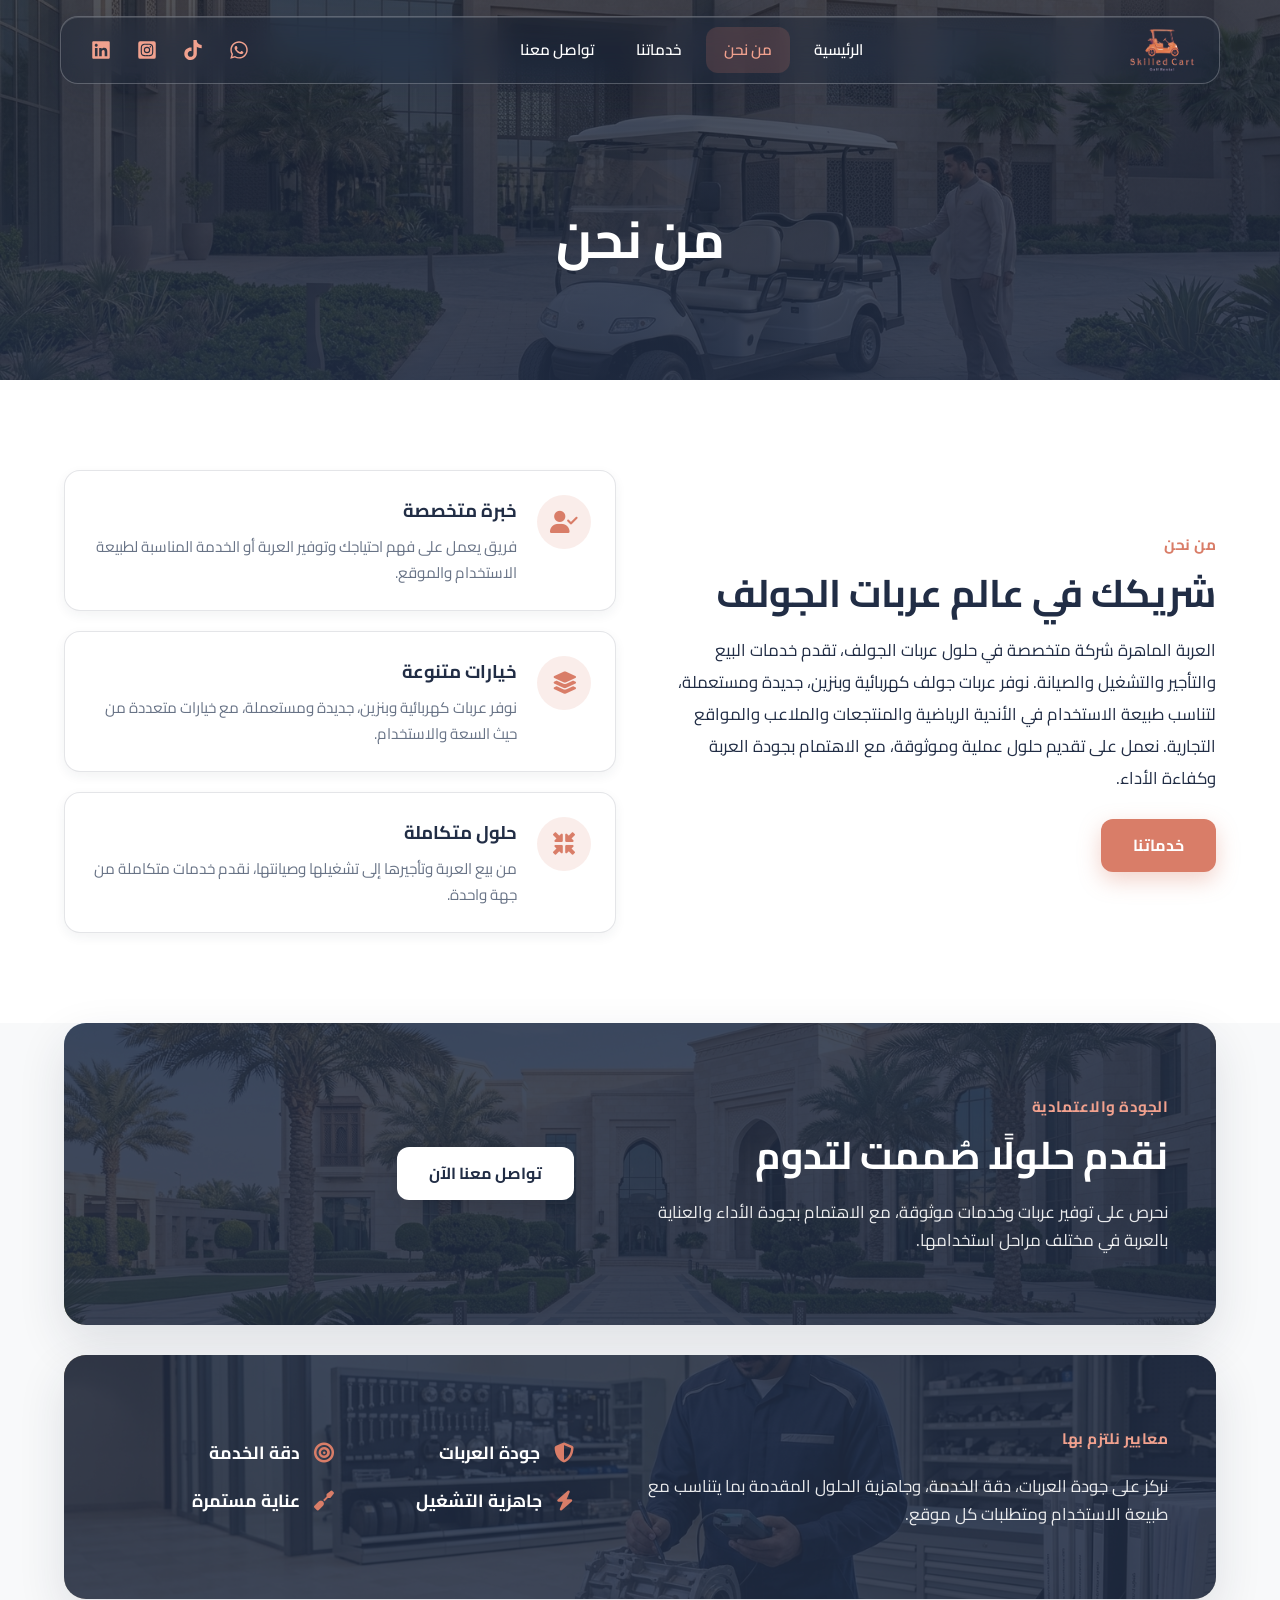
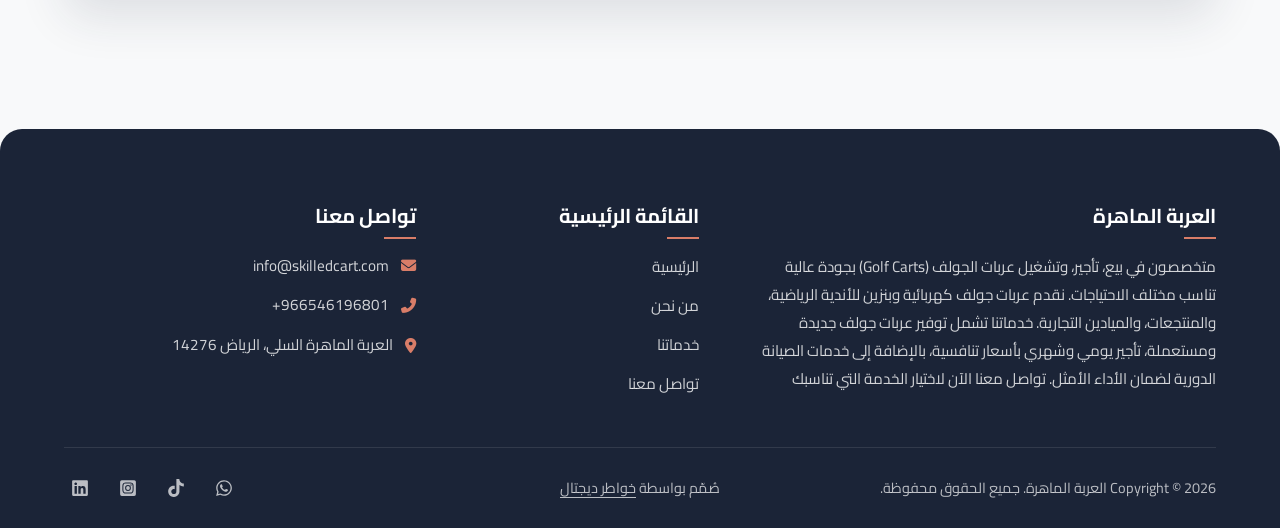
==== commit 255a32d4: "Add Alkhowatir agency credit to site footers" ====
--- a/about/index.html
+++ b/about/index.html
@@ -28,7 +28,7 @@
     <link rel="stylesheet" href="https://cdnjs.cloudflare.com/ajax/libs/font-awesome/6.5.1/css/all.min.css">
 
     <!-- Main Stylesheet -->
-    <link rel="stylesheet" href="/assets/css/style.css">
+    <link rel="stylesheet" href="/assets/css/style.css?v=2.2">
 
     <!-- Schema.org Structured Data -->
     <script type="application/ld+json">
@@ -245,6 +245,7 @@
             <!-- Footer Bottom Bar -->
             <div class="footer-bottom">
                 <p>Copyright © 2026 العربة الماهرة. جميع الحقوق محفوظة.</p>
+                <p class="footer-credit">صُمّم بواسطة <a href="https://alkhowatir.store/" target="_blank" rel="noopener noreferrer">خواطر ديجتال</a></p>
                 <div class="footer-social">
                     <a href="https://wa.me/966546196801" target="_blank" rel="noopener noreferrer" aria-label="واتساب">
                         <svg viewBox="0 0 448 512"><path d="M380.9 97.1C339 55.1 283.2 32 223.9 32c-122.4 0-222 99.6-222 222 0 39.1 10.2 77.3 29.6 111L0 480l117.7-30.9c32.4 17.7 68.9 27 106.1 27h.1c122.3 0 224.1-99.6 224.1-222 0-59.3-25.2-115-67.1-157zm-157 341.6c-33.2 0-65.7-8.9-94-25.7l-6.7-4-69.8 18.3L72 359.2l-4.4-7c-18.5-29.4-28.2-63.3-28.2-98.2 0-101.7 82.8-184.5 184.6-184.5 49.3 0 95.6 19.2 130.4 54.1 34.8 34.9 56.2 81.2 56.1 130.5 0 101.8-84.9 184.6-186.6 184.6zm101.2-138.2c-5.5-2.8-32.8-16.2-37.9-18-5.1-1.9-8.8-2.8-12.5 2.8-3.7 5.6-14.3 18-17.6 21.8-3.2 3.7-6.5 4.2-12 1.4-32.6-16.3-54-29.1-75.5-66-5.7-9.8 5.7-9.1 16.3-30.3 1.8-3.7.9-6.9-.5-9.7-1.4-2.8-12.5-30.1-17.1-41.2-4.5-10.8-9.1-9.3-12.5-9.5-3.2-.2-6.9-.2-10.6-.2-3.7 0-9.7 1.4-14.8 6.9-5.1 5.6-19.4 19-19.4 46.3 0 27.3 19.9 53.7 22.6 57.4 2.8 3.7 39.1 59.7 94.8 83.8 35.2 15.2 49 16.5 66.6 13.9 10.7-1.6 32.8-13.4 37.4-26.4 4.6-13 4.6-24.1 3.2-26.4-1.3-2.5-5-3.9-10.5-6.6z"/></svg>
--- a/assets/css/style.css
+++ b/assets/css/style.css
@@ -980,18 +980,30 @@
     display: none;
 }
 
+.rf-notice[hidden] {
+    display: none !important;
+}
+
+.rf-notice.is-visible {
+    display: block;
+}
+
 .rf-notice.success {
-    display: block;
     background: #e6f4ea;
     color: #1e4620;
     border: 1px solid #c2e7c9;
 }
 
 .rf-notice.error {
-    display: block;
     background: #fdecea;
     color: #611a15;
     border: 1px solid #fad2cf;
+}
+
+.rf-field input[aria-invalid="true"],
+.rf-field textarea[aria-invalid="true"] {
+    border-color: #d93025;
+    box-shadow: 0 0 0 3px rgba(217, 48, 37, 0.2);
 }
 
 /* --------------------------------------------------------------------------
@@ -1270,16 +1282,31 @@
 
 .footer-bottom {
     padding: 24px 0;
-    display: flex;
-    align-items: center;
-    justify-content: space-between;
-    flex-wrap: wrap;
+    display: grid;
+    grid-template-columns: minmax(0, 1fr) auto minmax(0, 1fr);
+    align-items: center;
     gap: 16px;
     font-size: 0.9rem;
     color: rgba(255, 255, 255, 0.7);
 }
 
+.footer-credit {
+    text-align: center;
+}
+
+.footer-credit a {
+    color: inherit;
+    text-decoration: underline;
+    text-underline-offset: 4px;
+}
+
+.footer-credit a:hover,
+.footer-credit a:focus-visible {
+    color: var(--color-primary);
+}
+
 .footer-social {
+    justify-self: end;
     display: flex;
     align-items: center;
     gap: 16px;
@@ -1414,6 +1441,7 @@
     }
 
     .footer-bottom {
+        display: flex;
         flex-direction: column;
         text-align: center;
         gap: 12px;
@@ -1443,3 +1471,74 @@
         flex-direction: column;
     }
 }
+
+/* --------------------------------------------------------------------------
+   Normal Portrait Mobile View
+   Specifically for smartphones in portrait orientation.
+   Does not affect desktop, tablet, or landscape layouts.
+   -------------------------------------------------------------------------- */
+@media (max-width: 600px) and (orientation: portrait), (max-width: 480px) {
+    /* Sticky mobile navigation menu */
+    .site-header {
+        position: fixed;
+        top: 0;
+        left: 0;
+        right: 0;
+        z-index: 1000;
+        padding-top: 8px;
+        padding-bottom: 8px;
+        pointer-events: none;
+    }
+
+    .header-bar {
+        pointer-events: auto;
+        width: calc(100% - 16px);
+        margin: 0 auto;
+        background: rgba(24, 35, 54, 0.92);
+        backdrop-filter: blur(20px) saturate(140%);
+        -webkit-backdrop-filter: blur(20px) saturate(140%);
+        box-shadow: 0 8px 30px rgba(10, 18, 32, 0.28), inset 0 1px 0 rgba(255, 255, 255, 0.18);
+    }
+
+    .mobile-menu-drawer {
+        max-height: calc(100vh - 90px);
+        overflow-y: auto;
+    }
+
+    .section,
+    .request-section,
+    .stats-section {
+        scroll-margin-top: 80px;
+    }
+
+    /* 1. Homepage Hero Section:
+       Extend height so content displays naturally within the hero without compression */
+    .hero-section {
+        min-height: 720px;
+        padding-top: 140px;
+        padding-bottom: 80px;
+        display: flex;
+        align-items: center;
+    }
+
+    /* Move cards/section further down so there is clear separation between hero and cards */
+    .stats-section {
+        margin-top: 32px;
+        margin-bottom: 45px;
+    }
+
+    /* 2. Sub-pages Hero / Banner:
+       Increase height on portrait mobile so floating navigation and banner content
+       have ample space and the section looks properly proportioned */
+    .page-hero {
+        min-height: 350px;
+        padding-top: 155px;
+        padding-bottom: 60px;
+        display: flex;
+        align-items: center;
+        justify-content: center;
+    }
+}
+
+
+
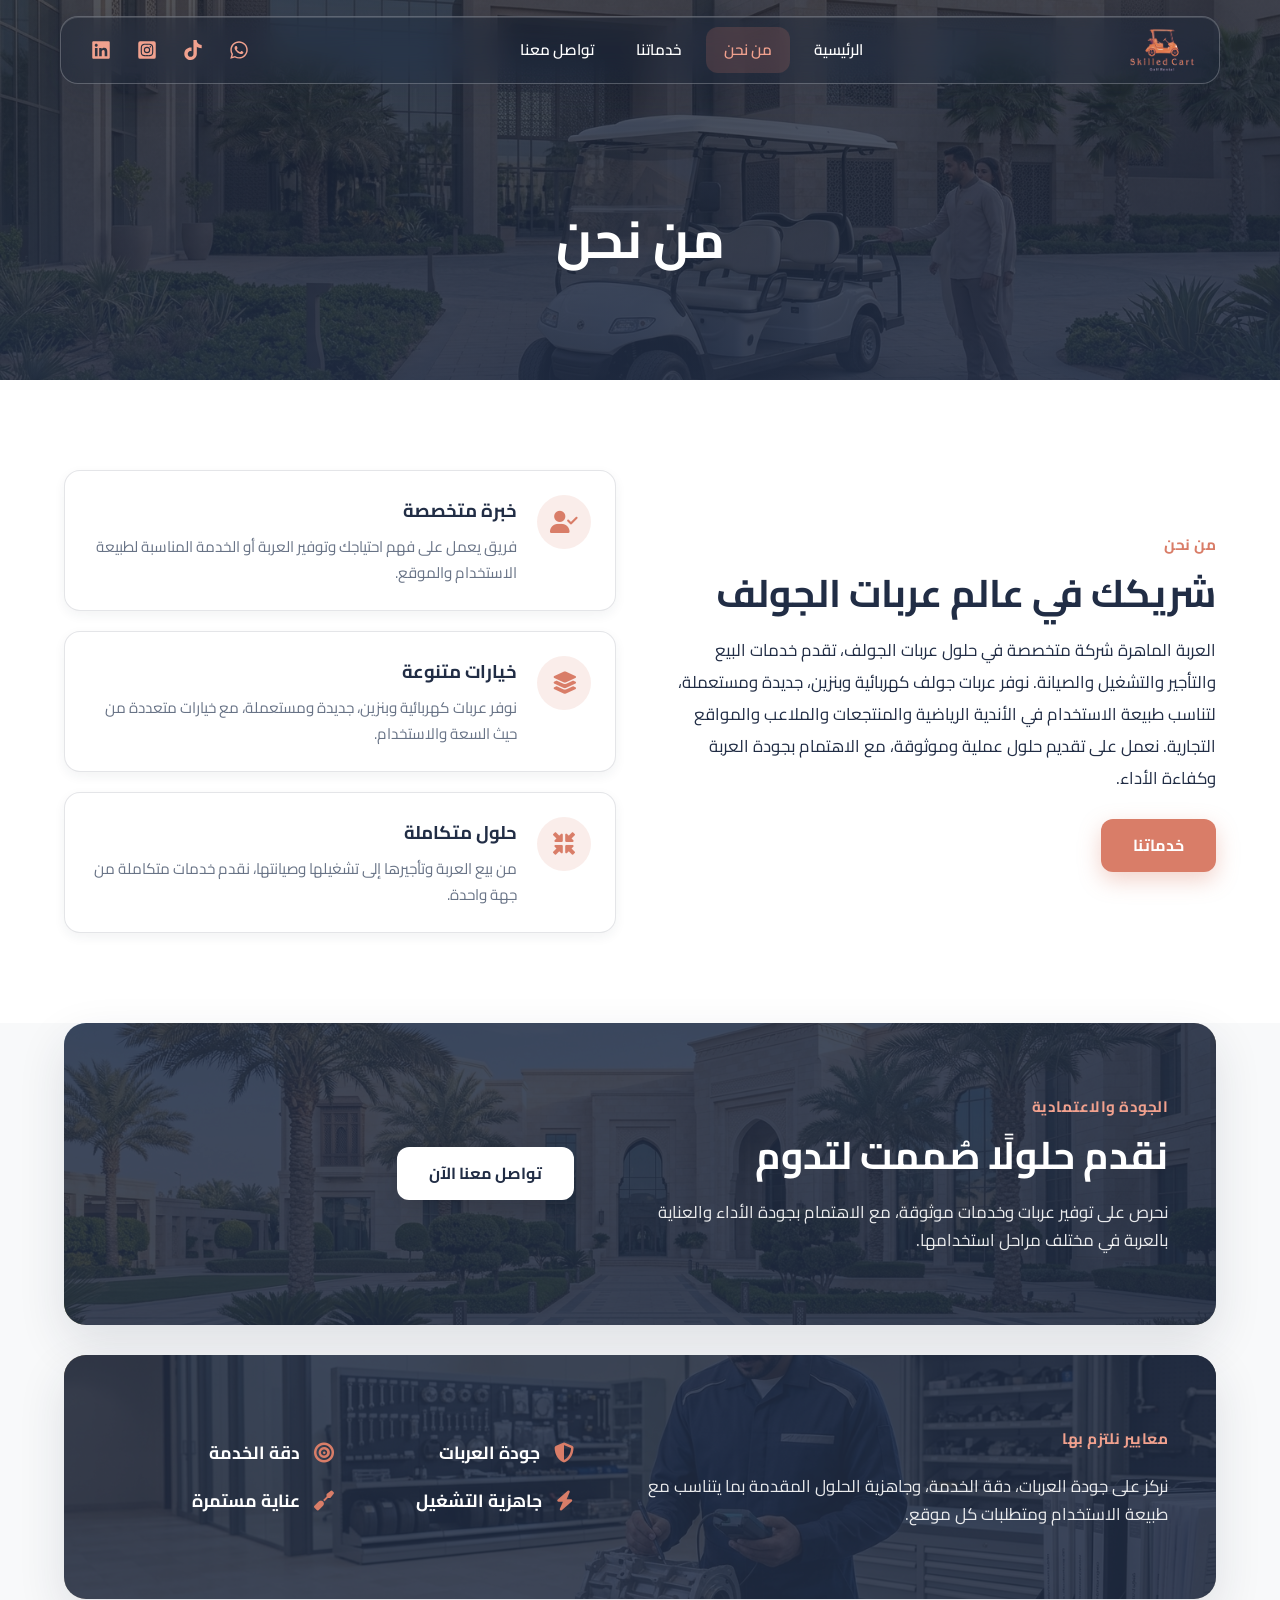
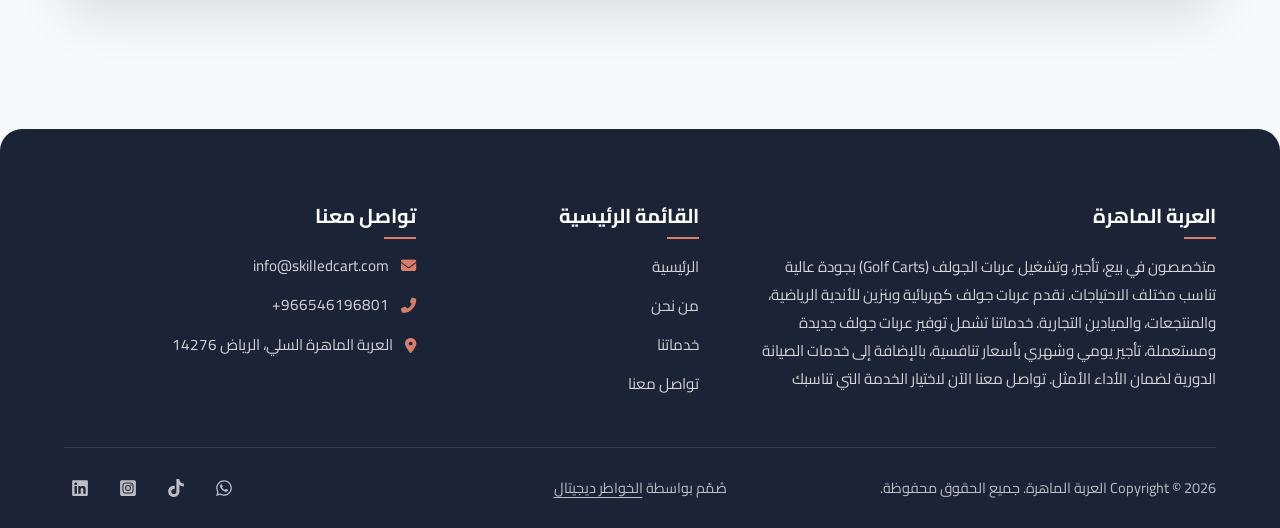
==== commit 15a2cf38: "Update footer agency name to Alkhowatir Digital" ====
--- a/about/index.html
+++ b/about/index.html
@@ -245,7 +245,7 @@
             <!-- Footer Bottom Bar -->
             <div class="footer-bottom">
                 <p>Copyright © 2026 العربة الماهرة. جميع الحقوق محفوظة.</p>
-                <p class="footer-credit">صُمّم بواسطة <a href="https://alkhowatir.store/" target="_blank" rel="noopener noreferrer">خواطر ديجتال</a></p>
+                <p class="footer-credit">صُمّم بواسطة <a href="https://alkhowatir.store/" target="_blank" rel="noopener noreferrer">الخواطر ديجيتال</a></p>
                 <div class="footer-social">
                     <a href="https://wa.me/966546196801" target="_blank" rel="noopener noreferrer" aria-label="واتساب">
                         <svg viewBox="0 0 448 512"><path d="M380.9 97.1C339 55.1 283.2 32 223.9 32c-122.4 0-222 99.6-222 222 0 39.1 10.2 77.3 29.6 111L0 480l117.7-30.9c32.4 17.7 68.9 27 106.1 27h.1c122.3 0 224.1-99.6 224.1-222 0-59.3-25.2-115-67.1-157zm-157 341.6c-33.2 0-65.7-8.9-94-25.7l-6.7-4-69.8 18.3L72 359.2l-4.4-7c-18.5-29.4-28.2-63.3-28.2-98.2 0-101.7 82.8-184.5 184.6-184.5 49.3 0 95.6 19.2 130.4 54.1 34.8 34.9 56.2 81.2 56.1 130.5 0 101.8-84.9 184.6-186.6 184.6zm101.2-138.2c-5.5-2.8-32.8-16.2-37.9-18-5.1-1.9-8.8-2.8-12.5 2.8-3.7 5.6-14.3 18-17.6 21.8-3.2 3.7-6.5 4.2-12 1.4-32.6-16.3-54-29.1-75.5-66-5.7-9.8 5.7-9.1 16.3-30.3 1.8-3.7.9-6.9-.5-9.7-1.4-2.8-12.5-30.1-17.1-41.2-4.5-10.8-9.1-9.3-12.5-9.5-3.2-.2-6.9-.2-10.6-.2-3.7 0-9.7 1.4-14.8 6.9-5.1 5.6-19.4 19-19.4 46.3 0 27.3 19.9 53.7 22.6 57.4 2.8 3.7 39.1 59.7 94.8 83.8 35.2 15.2 49 16.5 66.6 13.9 10.7-1.6 32.8-13.4 37.4-26.4 4.6-13 4.6-24.1 3.2-26.4-1.3-2.5-5-3.9-10.5-6.6z"/></svg>
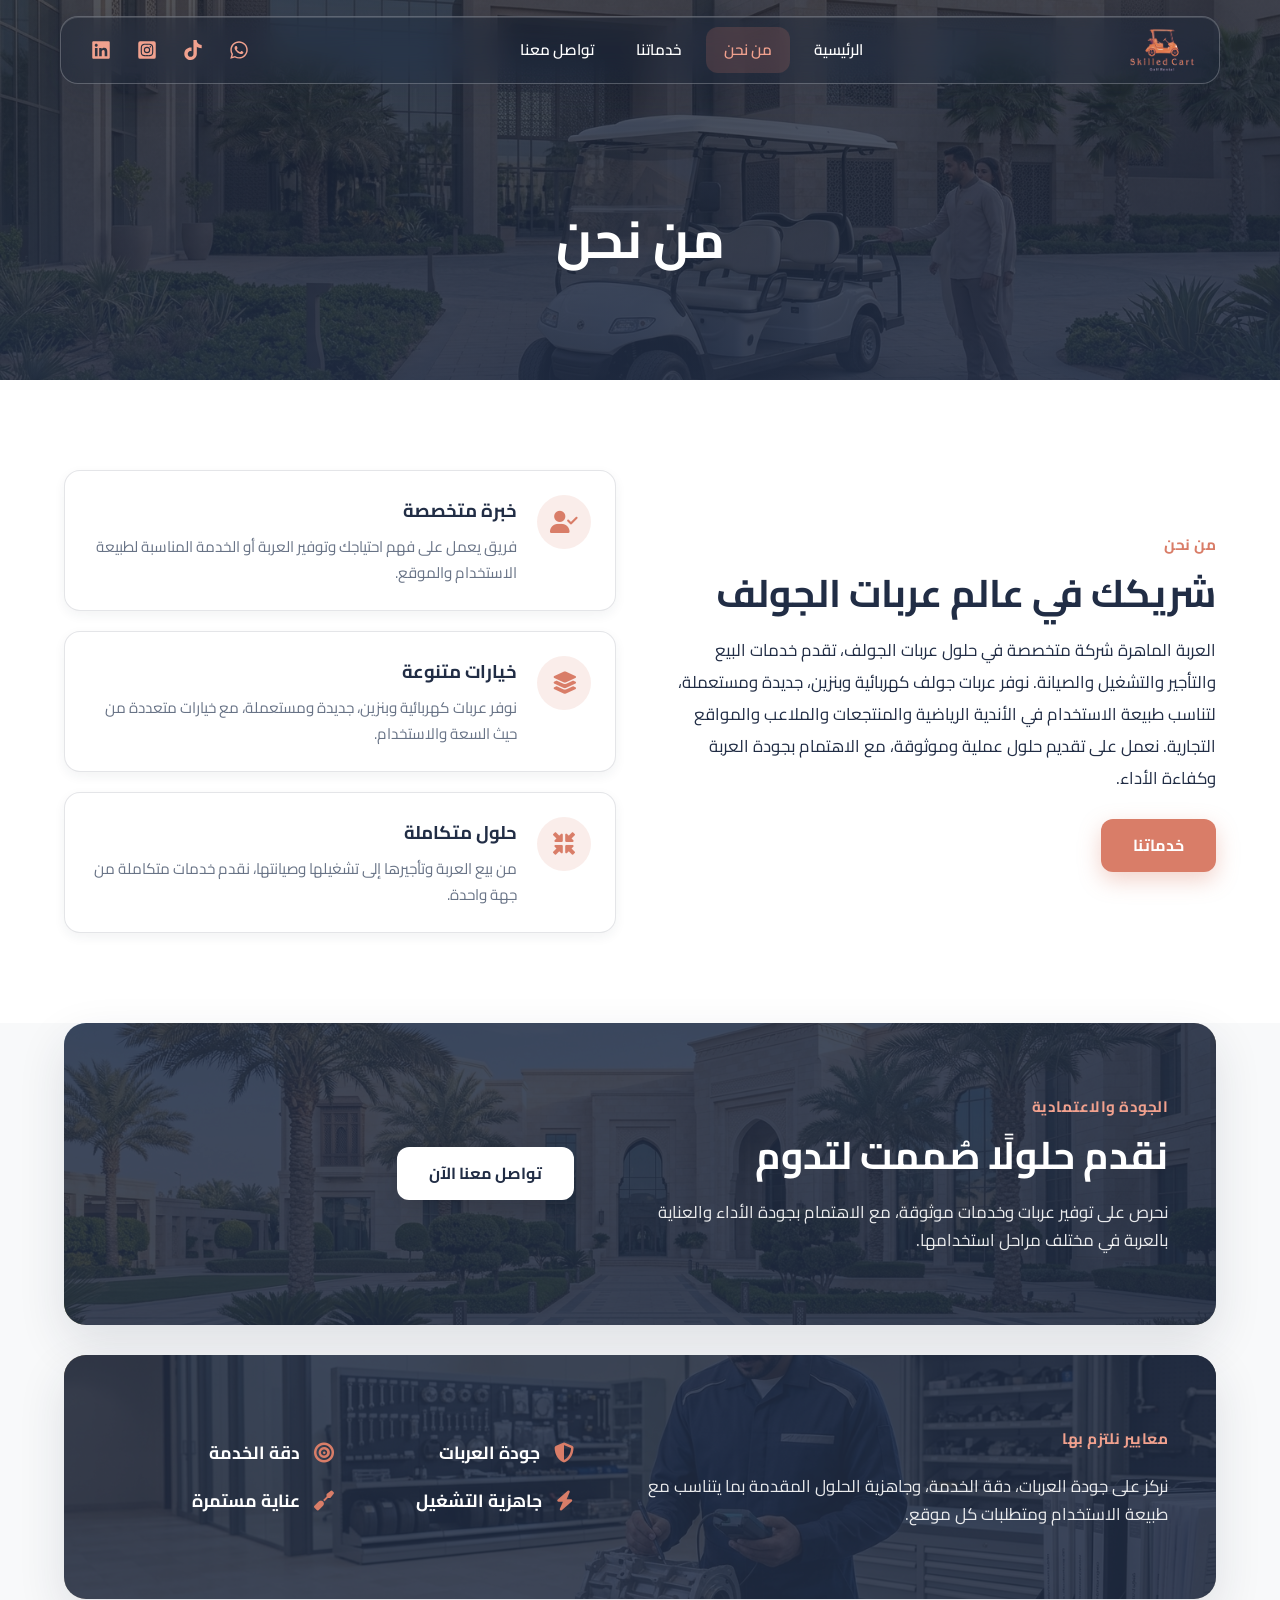
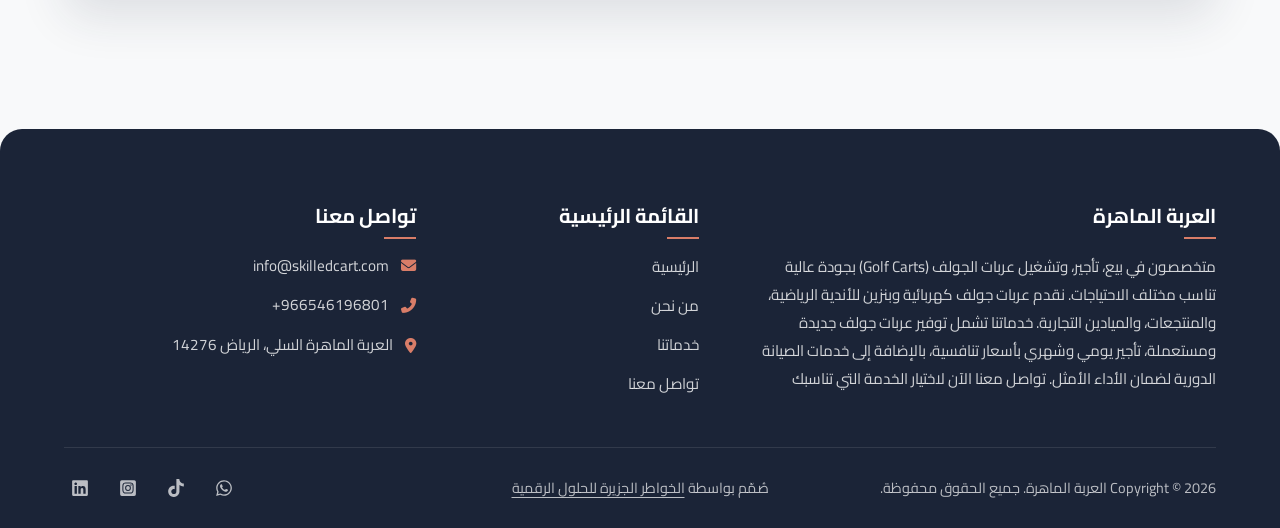
==== commit d27220be: "fix(branding): use official agency name in footer credit anchor" ====
--- a/about/index.html
+++ b/about/index.html
@@ -245,7 +245,7 @@
             <!-- Footer Bottom Bar -->
             <div class="footer-bottom">
                 <p>Copyright © 2026 العربة الماهرة. جميع الحقوق محفوظة.</p>
-                <p class="footer-credit">صُمّم بواسطة <a href="https://alkhowatir.store/" target="_blank" rel="noopener noreferrer">الخواطر ديجيتال</a></p>
+                <p class="footer-credit">صُمّم بواسطة <a href="https://alkhowatir.store/" target="_blank" rel="noopener noreferrer">الخواطر الجزيرة للحلول الرقمية</a></p>
                 <div class="footer-social">
                     <a href="https://wa.me/966546196801" target="_blank" rel="noopener noreferrer" aria-label="واتساب">
                         <svg viewBox="0 0 448 512"><path d="M380.9 97.1C339 55.1 283.2 32 223.9 32c-122.4 0-222 99.6-222 222 0 39.1 10.2 77.3 29.6 111L0 480l117.7-30.9c32.4 17.7 68.9 27 106.1 27h.1c122.3 0 224.1-99.6 224.1-222 0-59.3-25.2-115-67.1-157zm-157 341.6c-33.2 0-65.7-8.9-94-25.7l-6.7-4-69.8 18.3L72 359.2l-4.4-7c-18.5-29.4-28.2-63.3-28.2-98.2 0-101.7 82.8-184.5 184.6-184.5 49.3 0 95.6 19.2 130.4 54.1 34.8 34.9 56.2 81.2 56.1 130.5 0 101.8-84.9 184.6-186.6 184.6zm101.2-138.2c-5.5-2.8-32.8-16.2-37.9-18-5.1-1.9-8.8-2.8-12.5 2.8-3.7 5.6-14.3 18-17.6 21.8-3.2 3.7-6.5 4.2-12 1.4-32.6-16.3-54-29.1-75.5-66-5.7-9.8 5.7-9.1 16.3-30.3 1.8-3.7.9-6.9-.5-9.7-1.4-2.8-12.5-30.1-17.1-41.2-4.5-10.8-9.1-9.3-12.5-9.5-3.2-.2-6.9-.2-10.6-.2-3.7 0-9.7 1.4-14.8 6.9-5.1 5.6-19.4 19-19.4 46.3 0 27.3 19.9 53.7 22.6 57.4 2.8 3.7 39.1 59.7 94.8 83.8 35.2 15.2 49 16.5 66.6 13.9 10.7-1.6 32.8-13.4 37.4-26.4 4.6-13 4.6-24.1 3.2-26.4-1.3-2.5-5-3.9-10.5-6.6z"/></svg>
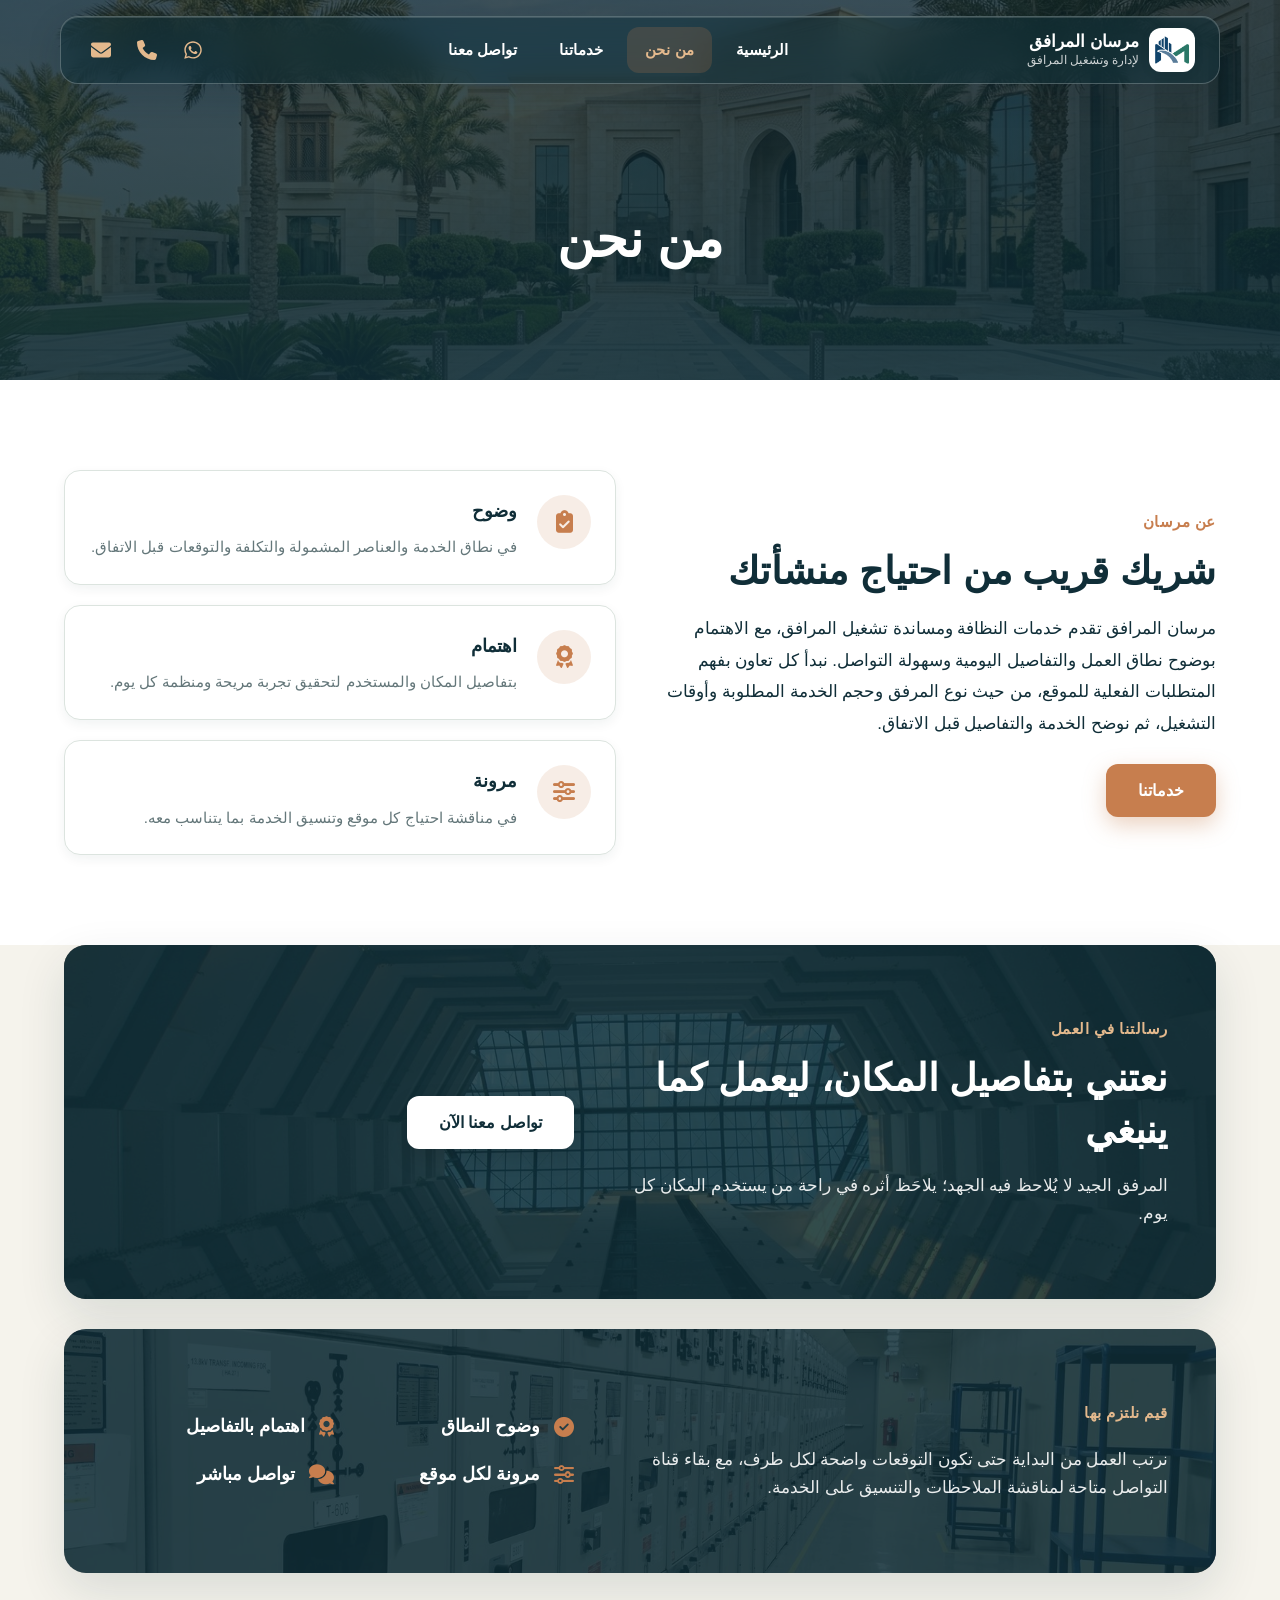
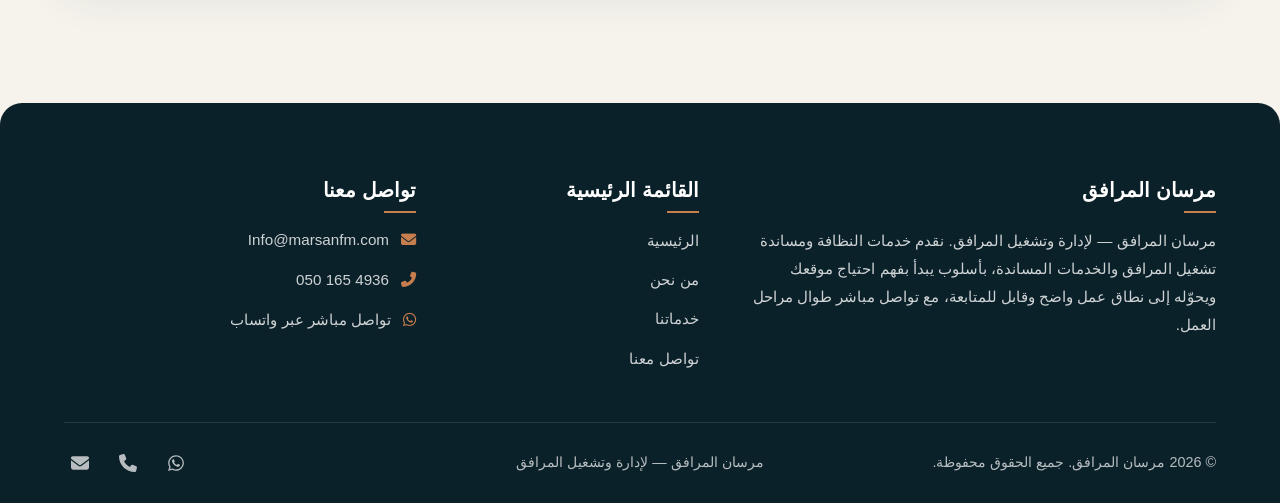
==== commit 01c18e01: "feat(mersan): adapt static website to Mursan Facilities and prepare documentation - Replace Skilled " ====
--- a/about/index.html
+++ b/about/index.html
@@ -3,32 +3,32 @@
 <head>
     <meta charset="UTF-8">
     <meta name="viewport" content="width=device-width, initial-scale=1.0">
-    <title>About - العربة الماهرة</title>
-    <link rel="canonical" href="https://skilledcart.com/about/">
-    <meta name="description" content="تعرف على العربة الماهرة، شريكك المتخصص في بيع وتأجير وتشغيل وصيانة عربات الجولف الكهربائية والبنزين في الرياض، بخبرة وجودة تلبي احتياجاتك.">
+    <title>من نحن - مرسان المرافق</title>
+    <link rel="canonical" href="https://marsanfm.com/about/">
+    <link rel="icon" type="image/png" href="/assets/images/favicon.png">
+    <meta name="description" content="تعرف على مرسان المرافق، شريكك في خدمات النظافة ومساندة تشغيل المرافق، بأسلوب يبدأ بفهم احتياج موقعك وتحديد نطاق العمل بوضوح.">
     <meta name="robots" content="index, follow">
 
     <!-- Open Graph / Facebook -->
-    <meta property="og:url" content="https://skilledcart.com/about/">
-    <meta property="og:site_name" content="العربة الماهرة">
+    <meta property="og:url" content="https://marsanfm.com/about/">
+    <meta property="og:site_name" content="مرسان المرافق">
     <meta property="og:locale" content="ar_AR">
     <meta property="og:type" content="website">
-    <meta property="og:title" content="About - العربة الماهرة">
-    <meta property="og:description" content="تعرف على العربة الماهرة، شريكك المتخصص في بيع وتأجير وتشغيل وصيانة عربات الجولف الكهربائية والبنزين في الرياض.">
+    <meta property="og:title" content="من نحن - مرسان المرافق">
+    <meta property="og:description" content="تعرف على مرسان المرافق، شريكك في خدمات النظافة ومساندة تشغيل المرافق، مع الاهتمام بوضوح نطاق العمل والتفاصيل اليومية.">
+    <meta property="og:image" content="https://marsanfm.com/assets/images/hero-facilities.jpg">
 
     <!-- Twitter -->
     <meta name="twitter:card" content="summary_large_image">
-    <meta name="twitter:title" content="About - العربة الماهرة">
-    <meta name="twitter:description" content="تعرف على العربة الماهرة، شريكك المتخصص في بيع وتأجير وتشغيل وصيانة عربات الجولف.">
-
-    <!-- Google Fonts & Font Awesome -->
-    <link rel="preconnect" href="https://fonts.googleapis.com">
-    <link rel="preconnect" href="https://fonts.gstatic.com" crossorigin>
-    <link href="https://fonts.googleapis.com/css2?family=Cairo:wght@400;500;600;700;800&family=Montserrat:wght@700&family=Roboto:wght@400;500;700&display=swap" rel="stylesheet">
+    <meta name="twitter:title" content="من نحن - مرسان المرافق">
+    <meta name="twitter:description" content="تعرف على مرسان المرافق، شريكك في خدمات النظافة ومساندة تشغيل المرافق.">
+    <meta name="twitter:image" content="https://marsanfm.com/assets/images/hero-facilities.jpg">
+
+    <!-- Font Awesome -->
     <link rel="stylesheet" href="https://cdnjs.cloudflare.com/ajax/libs/font-awesome/6.5.1/css/all.min.css">
 
     <!-- Main Stylesheet -->
-    <link rel="stylesheet" href="/assets/css/style.css?v=2.2">
+    <link rel="stylesheet" href="/assets/css/style.css?v=3.0">
 
     <!-- Schema.org Structured Data -->
     <script type="application/ld+json">
@@ -37,22 +37,22 @@
         "@graph": [
             {
                 "@type": "WebSite",
-                "@id": "https://skilledcart.com/#website",
-                "name": "العربة الماهرة",
-                "url": "https://skilledcart.com/"
+                "@id": "https://marsanfm.com/#website",
+                "name": "مرسان المرافق",
+                "url": "https://marsanfm.com/"
             },
             {
                 "@type": "WebPage",
-                "@id": "https://skilledcart.com/about/#webpage",
-                "name": "About",
-                "url": "https://skilledcart.com/about/",
+                "@id": "https://marsanfm.com/about/#webpage",
+                "name": "من نحن",
+                "url": "https://marsanfm.com/about/",
                 "inLanguage": "ar",
-                "isPartOf": { "@id": "https://skilledcart.com/#website" },
+                "isPartOf": { "@id": "https://marsanfm.com/#website" },
                 "breadcrumb": {
                     "@type": "BreadcrumbList",
                     "itemListElement": [
-                        { "@type": "ListItem", "position": 1, "name": "Home", "item": "https://skilledcart.com/" },
-                        { "@type": "ListItem", "position": 2, "name": "About", "item": "https://skilledcart.com/about/" }
+                        { "@type": "ListItem", "position": 1, "name": "الرئيسية", "item": "https://marsanfm.com/" },
+                        { "@type": "ListItem", "position": 2, "name": "من نحن", "item": "https://marsanfm.com/about/" }
                     ]
                 }
             }
@@ -66,8 +66,14 @@
     <header class="site-header" id="masthead">
         <div class="header-bar">
             <!-- Brand Logo -->
-            <a href="/" class="header-brand" aria-label="العربة الماهرة">
-                <img src="/assets/images/logo.png" alt="العربة الماهرة">
+            <a href="/" class="header-brand" aria-label="مرسان المرافق، الصفحة الرئيسية">
+                <span class="header-brand-mark">
+                    <img src="/assets/images/mersan-mark.png" alt="شعار مرسان المرافق">
+                </span>
+                <span class="header-brand-text">
+                    <span class="header-brand-name">مرسان المرافق</span>
+                    <span class="header-brand-sub">لإدارة وتشغيل المرافق</span>
+                </span>
             </a>
 
             <!-- Desktop Navigation -->
@@ -78,19 +84,16 @@
                 <a href="/contact-us/" class="nav-link">تواصل معنا</a>
             </nav>
 
-            <!-- Desktop Social Icons -->
+            <!-- Desktop Direct Contact Icons -->
             <div class="header-social">
-                <a href="https://wa.me/966546196801" target="_blank" rel="noopener noreferrer" aria-label="واتساب">
+                <a href="https://wa.me/966501654936?text=%D8%A7%D9%84%D8%B3%D9%84%D8%A7%D9%85%20%D8%B9%D9%84%D9%8A%D9%83%D9%85%D8%8C%20%D8%A3%D8%B1%D8%BA%D8%A8%20%D9%81%D9%8A%20%D8%B7%D9%84%D8%A8%20%D8%B9%D8%B1%D8%B6%20%D8%B3%D8%B9%D8%B1%20%D9%84%D8%AE%D8%AF%D9%85%D8%A7%D8%AA%20%D9%85%D8%B1%D8%B3%D8%A7%D9%86%20%D8%A7%D9%84%D9%85%D8%B1%D8%A7%D9%81%D9%82" target="_blank" rel="noopener noreferrer" aria-label="واتساب">
                     <svg viewBox="0 0 448 512"><path d="M380.9 97.1C339 55.1 283.2 32 223.9 32c-122.4 0-222 99.6-222 222 0 39.1 10.2 77.3 29.6 111L0 480l117.7-30.9c32.4 17.7 68.9 27 106.1 27h.1c122.3 0 224.1-99.6 224.1-222 0-59.3-25.2-115-67.1-157zm-157 341.6c-33.2 0-65.7-8.9-94-25.7l-6.7-4-69.8 18.3L72 359.2l-4.4-7c-18.5-29.4-28.2-63.3-28.2-98.2 0-101.7 82.8-184.5 184.6-184.5 49.3 0 95.6 19.2 130.4 54.1 34.8 34.9 56.2 81.2 56.1 130.5 0 101.8-84.9 184.6-186.6 184.6zm101.2-138.2c-5.5-2.8-32.8-16.2-37.9-18-5.1-1.9-8.8-2.8-12.5 2.8-3.7 5.6-14.3 18-17.6 21.8-3.2 3.7-6.5 4.2-12 1.4-32.6-16.3-54-29.1-75.5-66-5.7-9.8 5.7-9.1 16.3-30.3 1.8-3.7.9-6.9-.5-9.7-1.4-2.8-12.5-30.1-17.1-41.2-4.5-10.8-9.1-9.3-12.5-9.5-3.2-.2-6.9-.2-10.6-.2-3.7 0-9.7 1.4-14.8 6.9-5.1 5.6-19.4 19-19.4 46.3 0 27.3 19.9 53.7 22.6 57.4 2.8 3.7 39.1 59.7 94.8 83.8 35.2 15.2 49 16.5 66.6 13.9 10.7-1.6 32.8-13.4 37.4-26.4 4.6-13 4.6-24.1 3.2-26.4-1.3-2.5-5-3.9-10.5-6.6z"/></svg>
                 </a>
-                <a href="https://www.tiktok.com/@skilledcartofficial" target="_blank" rel="noopener noreferrer" aria-label="تيك توك">
-                    <svg viewBox="0 0 32 32"><path d="M16.708 0.027c1.745-0.027 3.48-0.011 5.213-0.027 0.105 2.041 0.839 4.12 2.333 5.563 1.491 1.479 3.6 2.156 5.652 2.385v5.369c-1.923-0.063-3.855-0.463-5.6-1.291-0.76-0.344-1.468-0.787-2.161-1.24-0.009 3.896 0.016 7.787-0.025 11.667-0.104 1.864-0.719 3.719-1.803 5.255-1.744 2.557-4.771 4.224-7.88 4.276-1.907 0.109-3.812-0.411-5.437-1.369-2.693-1.588-4.588-4.495-4.864-7.615-0.032-0.667-0.043-1.333-0.016-1.984 0.24-2.537 1.495-4.964 3.443-6.615 2.208-1.923 5.301-2.839 8.197-2.297 0.027 1.975-0.052 3.948-0.052 5.923-1.323-0.428-2.869-0.308-4.025 0.495-0.844 0.547-1.485 1.385-1.819 2.333-0.276 0.676-0.197 1.427-0.181 2.145 0.317 2.188 2.421 4.027 4.667 3.828 1.489-0.016 2.916-0.88 3.692-2.145 0.251-0.443 0.532-0.896 0.547-1.417 0.131-2.385 0.079-4.76 0.095-7.145 0.011-5.375-0.016-10.735 0.025-16.093z"/></svg>
+                <a href="tel:+966501654936" aria-label="اتصال هاتفي">
+                    <svg viewBox="0 0 512 512"><path d="M164.9 24.6c-7.7-18.6-28-28.5-47.4-23.2l-88 24C12.1 30.2 0 46 0 64C0 311.4 200.6 512 448 512c18 0 33.8-12.1 38.6-29.5l24-88c5.3-19.4-4.6-39.7-23.2-47.4l-96-40c-16.3-6.8-35.2-2.1-46.3 11.6L304.7 368C234.3 334.7 177.3 277.7 144 207.3L193.3 167c13.7-11.2 18.4-30 11.6-46.3l-40-96z"/></svg>
                 </a>
-                <a href="https://www.instagram.com/skilledcart.co/" target="_blank" rel="noopener noreferrer" aria-label="انستغرام">
-                    <svg viewBox="0 0 448 512"><path d="M224,202.66A53.34,53.34,0,1,0,277.36,256,53.38,53.38,0,0,0,224,202.66Zm124.71-41a54,54,0,0,0-30.41-30.41c-21-8.29-71-6.43-94.3-6.43s-73.25-1.93-94.31,6.43a54,54,0,0,0-30.41,30.41c-8.28,21-6.43,71.05-6.43,94.33S91,329.26,99.32,350.33a54,54,0,0,0,30.41,30.41c21,8.29,71,6.43,94.31,6.43s73.24,1.93,94.3-6.43a54,54,0,0,0,30.41-30.41c8.35-21,6.43-71.05,6.43-94.33S357.1,182.74,348.75,161.67ZM224,338a82,82,0,1,1,82-82A81.9,81.9,0,0,1,224,338Zm85.38-148.3a19.14,19.14,0,1,1,19.13-19.14A19.1,19.1,0,0,1,309.42,189.74ZM400,32H48A48,48,0,0,0,0,80V432a48,48,0,0,0,48,48H400a48,48,0,0,0,48-48V80A48,48,0,0,0,400,32ZM382.88,322c-1.29,25.63-7.14,48.34-25.85,67s-41.4,24.63-67,25.85c-26.41,1.49-105.59,1.49-132,0-25.63-1.29-48.26-7.15-67-25.85s-24.63-41.42-25.85-67c-1.49-26.42-1.49-105.61,0-132,1.29-25.63,7.07-48.34,25.85-67s41.47-24.56,67-25.78c26.41-1.49,105.59-1.49,132,0,25.63,1.29,48.33,7.15,67,25.85s24.63,41.42,25.85,67.05C384.37,216.44,384.37,295.56,382.88,322Z"/></svg>
-                </a>
-                <a href="https://www.linkedin.com/in/maher-aljasem-b56386409/" target="_blank" rel="noopener noreferrer" aria-label="لينكد إن">
-                    <svg viewBox="0 0 448 512"><path d="M416 32H31.9C14.3 32 0 46.5 0 64.3v383.4C0 465.5 14.3 480 31.9 480H416c17.6 0 32-14.5 32-32.3V64.3c0-17.8-14.4-32.3-32-32.3zM135.4 416H69V202.2h66.5V416zm-33.2-243c-21.3 0-38.5-17.3-38.5-38.5S80.9 96 102.2 96c21.2 0 38.5 17.3 38.5 38.5 0 21.3-17.2 38.5-38.5 38.5zm282.1 243h-66.4V312c0-24.8-.5-56.7-34.5-56.7-34.6 0-39.9 27-39.9 54.9V416h-66.4V202.2h63.7v29.2h.9c8.9-16.8 30.6-34.5 62.9-34.5 67.2 0 79.7 44.3 79.7 101.9V416z"/></svg>
+                <a href="mailto:Info@marsanfm.com" aria-label="البريد الإلكتروني">
+                    <svg viewBox="0 0 512 512"><path d="M48 64C21.5 64 0 85.5 0 112c0 15.1 7.1 29.3 19.2 38.4L236.8 313.6c11.4 8.5 27 8.5 38.4 0L492.8 150.4c12.1-9.1 19.2-23.3 19.2-38.4c0-26.5-21.5-48-48-48H48zM0 176V384c0 35.3 28.7 64 64 64H448c35.3 0 64-28.7 64-64V176L294.4 339.2c-22.8 17.1-54 17.1-76.8 0L0 176z"/></svg>
                 </a>
             </div>
 
@@ -107,17 +110,14 @@
                 <a href="/services/" class="nav-link">خدماتنا</a>
                 <a href="/contact-us/" class="nav-link">تواصل معنا</a>
                 <div class="mobile-social-wrap">
-                    <a href="https://wa.me/966546196801" target="_blank" rel="noopener noreferrer" aria-label="واتساب">
+                    <a href="https://wa.me/966501654936?text=%D8%A7%D9%84%D8%B3%D9%84%D8%A7%D9%85%20%D8%B9%D9%84%D9%8A%D9%83%D9%85%D8%8C%20%D8%A3%D8%B1%D8%BA%D8%A8%20%D9%81%D9%8A%20%D8%B7%D9%84%D8%A8%20%D8%B9%D8%B1%D8%B6%20%D8%B3%D8%B9%D8%B1%20%D9%84%D8%AE%D8%AF%D9%85%D8%A7%D8%AA%20%D9%85%D8%B1%D8%B3%D8%A7%D9%86%20%D8%A7%D9%84%D9%85%D8%B1%D8%A7%D9%81%D9%82" target="_blank" rel="noopener noreferrer" aria-label="واتساب">
                         <svg viewBox="0 0 448 512"><path d="M380.9 97.1C339 55.1 283.2 32 223.9 32c-122.4 0-222 99.6-222 222 0 39.1 10.2 77.3 29.6 111L0 480l117.7-30.9c32.4 17.7 68.9 27 106.1 27h.1c122.3 0 224.1-99.6 224.1-222 0-59.3-25.2-115-67.1-157zm-157 341.6c-33.2 0-65.7-8.9-94-25.7l-6.7-4-69.8 18.3L72 359.2l-4.4-7c-18.5-29.4-28.2-63.3-28.2-98.2 0-101.7 82.8-184.5 184.6-184.5 49.3 0 95.6 19.2 130.4 54.1 34.8 34.9 56.2 81.2 56.1 130.5 0 101.8-84.9 184.6-186.6 184.6zm101.2-138.2c-5.5-2.8-32.8-16.2-37.9-18-5.1-1.9-8.8-2.8-12.5 2.8-3.7 5.6-14.3 18-17.6 21.8-3.2 3.7-6.5 4.2-12 1.4-32.6-16.3-54-29.1-75.5-66-5.7-9.8 5.7-9.1 16.3-30.3 1.8-3.7.9-6.9-.5-9.7-1.4-2.8-12.5-30.1-17.1-41.2-4.5-10.8-9.1-9.3-12.5-9.5-3.2-.2-6.9-.2-10.6-.2-3.7 0-9.7 1.4-14.8 6.9-5.1 5.6-19.4 19-19.4 46.3 0 27.3 19.9 53.7 22.6 57.4 2.8 3.7 39.1 59.7 94.8 83.8 35.2 15.2 49 16.5 66.6 13.9 10.7-1.6 32.8-13.4 37.4-26.4 4.6-13 4.6-24.1 3.2-26.4-1.3-2.5-5-3.9-10.5-6.6z"/></svg>
                     </a>
-                    <a href="https://www.tiktok.com/@skilledcartofficial" target="_blank" rel="noopener noreferrer" aria-label="تيك توك">
-                        <svg viewBox="0 0 32 32"><path d="M16.708 0.027c1.745-0.027 3.48-0.011 5.213-0.027 0.105 2.041 0.839 4.12 2.333 5.563 1.491 1.479 3.6 2.156 5.652 2.385v5.369c-1.923-0.063-3.855-0.463-5.6-1.291-0.76-0.344-1.468-0.787-2.161-1.24-0.009 3.896 0.016 7.787-0.025 11.667-0.104 1.864-0.719 3.719-1.803 5.255-1.744 2.557-4.771 4.224-7.88 4.276-1.907 0.109-3.812-0.411-5.437-1.369-2.693-1.588-4.588-4.495-4.864-7.615-0.032-0.667-0.043-1.333-0.016-1.984 0.24-2.537 1.495-4.964 3.443-6.615 2.208-1.923 5.301-2.839 8.197-2.297 0.027 1.975-0.052 3.948-0.052 5.923-1.323-0.428-2.869-0.308-4.025 0.495-0.844 0.547-1.485 1.385-1.819 2.333-0.276 0.676-0.197 1.427-0.181 2.145 0.317 2.188 2.421 4.027 4.667 3.828 1.489-0.016 2.916-0.88 3.692-2.145 0.251-0.443 0.532-0.896 0.547-1.417 0.131-2.385 0.079-4.76 0.095-7.145 0.011-5.375-0.016-10.735 0.025-16.093z"/></svg>
-                    </a>
-                    <a href="https://www.instagram.com/skilledcart.co/" target="_blank" rel="noopener noreferrer" aria-label="انستغرام">
-                        <svg viewBox="0 0 448 512"><path d="M224,202.66A53.34,53.34,0,1,0,277.36,256,53.38,53.38,0,0,0,224,202.66Zm124.71-41a54,54,0,0,0-30.41-30.41c-21-8.29-71-6.43-94.3-6.43s-73.25-1.93-94.31,6.43a54,54,0,0,0-30.41,30.41c-8.28,21-6.43,71.05-6.43,94.33S91,329.26,99.32,350.33a54,54,0,0,0,30.41,30.41c21,8.29,71,6.43,94.31,6.43s73.24,1.93,94.3-6.43a54,54,0,0,0,30.41-30.41c8.35-21,6.43-71.05,6.43-94.33S357.1,182.74,348.75,161.67ZM224,338a82,82,0,1,1,82-82A81.9,81.9,0,0,1,224,338Zm85.38-148.3a19.14,19.14,0,1,1,19.13-19.14A19.1,19.1,0,0,1,309.42,189.74ZM400,32H48A48,48,0,0,0,0,80V432a48,48,0,0,0,48,48H400a48,48,0,0,0,48-48V80A48,48,0,0,0,400,32ZM382.88,322c-1.29,25.63-7.14,48.34-25.85,67s-41.4,24.63-67,25.85c-26.41,1.49-105.59,1.49-132,0-25.63-1.29-48.26-7.15-67-25.85s-24.63-41.42-25.85-67c-1.49-26.42-1.49-105.61,0-132,1.29-25.63,7.07-48.34,25.85-67s41.47-24.56,67-25.78c26.41-1.49,105.59-1.49,132,0,25.63,1.29,48.33,7.15,67,25.85s24.63,41.42,25.85,67.05C384.37,216.44,384.37,295.56,382.88,322Z"/></svg>
-                    </a>
-                    <a href="https://www.linkedin.com/in/maher-aljasem-b56386409/" target="_blank" rel="noopener noreferrer" aria-label="لينكد إن">
-                        <svg viewBox="0 0 448 512"><path d="M416 32H31.9C14.3 32 0 46.5 0 64.3v383.4C0 465.5 14.3 480 31.9 480H416c17.6 0 32-14.5 32-32.3V64.3c0-17.8-14.4-32.3-32-32.3zM135.4 416H69V202.2h66.5V416zm-33.2-243c-21.3 0-38.5-17.3-38.5-38.5S80.9 96 102.2 96c21.2 0 38.5 17.3 38.5 38.5 0 21.3-17.2 38.5-38.5 38.5zm282.1 243h-66.4V312c0-24.8-.5-56.7-34.5-56.7-34.6 0-39.9 27-39.9 54.9V416h-66.4V202.2h63.7v29.2h.9c8.9-16.8 30.6-34.5 62.9-34.5 67.2 0 79.7 44.3 79.7 101.9V416z"/></svg>
+                    <a href="tel:+966501654936" aria-label="اتصال هاتفي">
+                        <svg viewBox="0 0 512 512"><path d="M164.9 24.6c-7.7-18.6-28-28.5-47.4-23.2l-88 24C12.1 30.2 0 46 0 64C0 311.4 200.6 512 448 512c18 0 33.8-12.1 38.6-29.5l24-88c5.3-19.4-4.6-39.7-23.2-47.4l-96-40c-16.3-6.8-35.2-2.1-46.3 11.6L304.7 368C234.3 334.7 177.3 277.7 144 207.3L193.3 167c13.7-11.2 18.4-30 11.6-46.3l-40-96z"/></svg>
+                    </a>
+                    <a href="mailto:Info@marsanfm.com" aria-label="البريد الإلكتروني">
+                        <svg viewBox="0 0 512 512"><path d="M48 64C21.5 64 0 85.5 0 112c0 15.1 7.1 29.3 19.2 38.4L236.8 313.6c11.4 8.5 27 8.5 38.4 0L492.8 150.4c12.1-9.1 19.2-23.3 19.2-38.4c0-26.5-21.5-48-48-48H48zM0 176V384c0 35.3 28.7 64 64 64H448c35.3 0 64-28.7 64-64V176L294.4 339.2c-22.8 17.1-54 17.1-76.8 0L0 176z"/></svg>
                     </a>
                 </div>
             </div>
@@ -125,7 +125,7 @@
     </header>
 
     <!-- Page Hero Banner -->
-    <section class="page-hero" style="background-image: url('/assets/images/motion-bg-03.png');">
+    <section class="page-hero" style="background-image: url('/assets/images/hero-facilities.jpg');">
         <div class="container">
             <h1>من نحن</h1>
         </div>
@@ -136,31 +136,31 @@
         <div class="container">
             <div class="two-col-grid">
                 <div class="two-col-text">
-                    <span class="section-subtitle">من نحن</span>
-                    <h2 class="section-title">شريكك في عالم عربات الجولف</h2>
-                    <p>العربة الماهرة شركة متخصصة في حلول عربات الجولف، تقدم خدمات البيع والتأجير والتشغيل والصيانة. نوفر عربات جولف كهربائية وبنزين، جديدة ومستعملة، لتناسب طبيعة الاستخدام في الأندية الرياضية والمنتجعات والملاعب والمواقع التجارية. نعمل على تقديم حلول عملية وموثوقة، مع الاهتمام بجودة العربة وكفاءة الأداء.</p>
+                    <span class="section-subtitle">عن مرسان</span>
+                    <h2 class="section-title">شريك قريب من احتياج منشأتك</h2>
+                    <p>مرسان المرافق تقدم خدمات النظافة ومساندة تشغيل المرافق، مع الاهتمام بوضوح نطاق العمل والتفاصيل اليومية وسهولة التواصل. نبدأ كل تعاون بفهم المتطلبات الفعلية للموقع، من حيث نوع المرفق وحجم الخدمة المطلوبة وأوقات التشغيل، ثم نوضح الخدمة والتفاصيل قبل الاتفاق.</p>
                     <a href="/services/" class="btn btn-primary">خدماتنا</a>
                 </div>
                 <div class="feature-cards-grid">
                     <div class="feature-box">
-                        <div class="feature-icon"><i class="fas fa-user-check"></i></div>
+                        <div class="feature-icon"><i class="fas fa-clipboard-check"></i></div>
                         <div class="feature-box-content">
-                            <h3>خبرة متخصصة</h3>
-                            <p>فريق يعمل على فهم احتياجك وتوفير العربة أو الخدمة المناسبة لطبيعة الاستخدام والموقع.</p>
+                            <h3>وضوح</h3>
+                            <p>في نطاق الخدمة والعناصر المشمولة والتكلفة والتوقعات قبل الاتفاق.</p>
                         </div>
                     </div>
                     <div class="feature-box">
-                        <div class="feature-icon"><i class="fas fa-layer-group"></i></div>
+                        <div class="feature-icon"><i class="fas fa-award"></i></div>
                         <div class="feature-box-content">
-                            <h3>خيارات متنوعة</h3>
-                            <p>نوفر عربات كهربائية وبنزين، جديدة ومستعملة، مع خيارات متعددة من حيث السعة والاستخدام.</p>
+                            <h3>اهتمام</h3>
+                            <p>بتفاصيل المكان والمستخدم لتحقيق تجربة مريحة ومنظمة كل يوم.</p>
                         </div>
                     </div>
                     <div class="feature-box">
-                        <div class="feature-icon"><i class="fas fa-compress-arrows-alt"></i></div>
+                        <div class="feature-icon"><i class="fas fa-sliders-h"></i></div>
                         <div class="feature-box-content">
-                            <h3>حلول متكاملة</h3>
-                            <p>من بيع العربة وتأجيرها إلى تشغيلها وصيانتها، نقدم خدمات متكاملة من جهة واحدة.</p>
+                            <h3>مرونة</h3>
+                            <p>في مناقشة احتياج كل موقع وتنسيق الخدمة بما يتناسب معه.</p>
                         </div>
                     </div>
                 </div>
@@ -174,9 +174,9 @@
             <div class="highlight-banner" style="background-image: url('/assets/images/motion-bg-04.png'); margin-bottom: 30px;">
                 <div class="container-inner">
                     <div>
-                        <span class="section-subtitle" style="color: #f1a18e;">الجودة والاعتمادية</span>
-                        <h2 class="section-title" style="color: #ffffff; margin-bottom: 16px;">نقدم حلولًا صُممت لتدوم</h2>
-                        <p style="color: rgba(255, 255, 255, 0.9); font-size: 1.05rem;">نحرص على توفير عربات وخدمات موثوقة، مع الاهتمام بجودة الأداء والعناية بالعربة في مختلف مراحل استخدامها.</p>
+                        <span class="section-subtitle" style="color: #e4b98d;">رسالتنا في العمل</span>
+                        <h2 class="section-title" style="color: #ffffff; margin-bottom: 16px;">نعتني بتفاصيل المكان، ليعمل كما ينبغي</h2>
+                        <p style="color: rgba(255, 255, 255, 0.9); font-size: 1.05rem;">المرفق الجيد لا يُلاحظ فيه الجهد؛ يلاحَظ أثره في راحة من يستخدم المكان كل يوم.</p>
                     </div>
                     <div>
                         <a href="/contact-us/" class="btn btn-secondary">تواصل معنا الآن</a>
@@ -187,14 +187,14 @@
             <div class="highlight-banner" style="background-image: url('/assets/images/motion-bg-10.png');">
                 <div class="container-inner">
                     <div>
-                        <span class="section-subtitle" style="color: #f1a18e;">معايير نلتزم بها</span>
-                        <p style="color: rgba(255, 255, 255, 0.9); font-size: 1.05rem; margin-top: 10px;">نركز على جودة العربات، دقة الخدمة، وجاهزية الحلول المقدمة بما يتناسب مع طبيعة الاستخدام ومتطلبات كل موقع.</p>
+                        <span class="section-subtitle" style="color: #e4b98d;">قيم نلتزم بها</span>
+                        <p style="color: rgba(255, 255, 255, 0.9); font-size: 1.05rem; margin-top: 10px;">نرتب العمل من البداية حتى تكون التوقعات واضحة لكل طرف، مع بقاء قناة التواصل متاحة لمناقشة الملاحظات والتنسيق على الخدمة.</p>
                     </div>
                     <div class="highlight-list">
-                        <div class="highlight-item"><i class="fas fa-shield-alt"></i> جودة العربات</div>
-                        <div class="highlight-item"><i class="fas fa-bullseye"></i> دقة الخدمة</div>
-                        <div class="highlight-item"><i class="fas fa-bolt"></i> جاهزية التشغيل</div>
-                        <div class="highlight-item"><i class="fas fa-screwdriver"></i> عناية مستمرة</div>
+                        <div class="highlight-item"><i class="fas fa-check-circle"></i> وضوح النطاق</div>
+                        <div class="highlight-item"><i class="fas fa-award"></i> اهتمام بالتفاصيل</div>
+                        <div class="highlight-item"><i class="fas fa-sliders-h"></i> مرونة لكل موقع</div>
+                        <div class="highlight-item"><i class="fas fa-comments"></i> تواصل مباشر</div>
                     </div>
                 </div>
             </div>
@@ -207,8 +207,8 @@
             <div class="footer-grid">
                 <!-- Col 1: About -->
                 <div class="footer-col footer-about">
-                    <h5>العربة الماهرة</h5>
-                    <p>متخصصون في بيع، تأجير، وتشغيل عربات الجولف (Golf Carts) بجودة عالية تناسب مختلف الاحتياجات. نقدم عربات جولف كهربائية وبنزين للأندية الرياضية، والمنتجعات، والميادين التجارية. خدماتنا تشمل توفير عربات جولف جديدة ومستعملة، تأجير يومي وشهري بأسعار تنافسية، بالإضافة إلى خدمات الصيانة الدورية لضمان الأداء الأمثل. تواصل معنا الآن لاختيار الخدمة التي تناسبك</p>
+                    <h5>مرسان المرافق</h5>
+                    <p>مرسان المرافق — لإدارة وتشغيل المرافق. نقدم خدمات النظافة ومساندة تشغيل المرافق والخدمات المساندة، بأسلوب يبدأ بفهم احتياج موقعك ويحوّله إلى نطاق عمل واضح وقابل للمتابعة، مع تواصل مباشر طوال مراحل العمل.</p>
                 </div>
 
                 <!-- Col 2: Navigation -->
@@ -228,15 +228,15 @@
                     <ul class="footer-contact-list">
                         <li>
                             <i class="fas fa-envelope"></i>
-                            <a href="mailto:info@skilledcart.com">info@skilledcart.com</a>
+                            <a href="mailto:Info@marsanfm.com">Info@marsanfm.com</a>
                         </li>
                         <li>
                             <i class="fas fa-phone-alt"></i>
-                            <a href="tel:+966546196801"><bdi class="sc-ltr-num">+966546196801</bdi></a>
+                            <a href="tel:+966501654936"><bdi class="sc-ltr-num">050 165 4936</bdi></a>
                         </li>
                         <li>
-                            <i class="fas fa-map-marker-alt"></i>
-                            <span>العربة الماهرة السلي، الرياض 14276</span>
+                            <i class="fab fa-whatsapp"></i>
+                            <a href="https://wa.me/966501654936?text=%D8%A7%D9%84%D8%B3%D9%84%D8%A7%D9%85%20%D8%B9%D9%84%D9%8A%D9%83%D9%85%D8%8C%20%D8%A3%D8%B1%D8%BA%D8%A8%20%D9%81%D9%8A%20%D8%B7%D9%84%D8%A8%20%D8%B9%D8%B1%D8%B6%20%D8%B3%D8%B9%D8%B1%20%D9%84%D8%AE%D8%AF%D9%85%D8%A7%D8%AA%20%D9%85%D8%B1%D8%B3%D8%A7%D9%86%20%D8%A7%D9%84%D9%85%D8%B1%D8%A7%D9%81%D9%82" target="_blank" rel="noopener noreferrer">تواصل مباشر عبر واتساب</a>
                         </li>
                     </ul>
                 </div>
@@ -244,20 +244,17 @@
 
             <!-- Footer Bottom Bar -->
             <div class="footer-bottom">
-                <p>Copyright © 2026 العربة الماهرة. جميع الحقوق محفوظة.</p>
-                <p class="footer-credit">صُمّم بواسطة <a href="https://alkhowatir.store/" target="_blank" rel="noopener noreferrer">الخواطر الجزيرة للحلول الرقمية</a></p>
+                <p>© 2026 مرسان المرافق. جميع الحقوق محفوظة.</p>
+                <p class="footer-credit">مرسان المرافق — لإدارة وتشغيل المرافق</p>
                 <div class="footer-social">
-                    <a href="https://wa.me/966546196801" target="_blank" rel="noopener noreferrer" aria-label="واتساب">
+                    <a href="https://wa.me/966501654936?text=%D8%A7%D9%84%D8%B3%D9%84%D8%A7%D9%85%20%D8%B9%D9%84%D9%8A%D9%83%D9%85%D8%8C%20%D8%A3%D8%B1%D8%BA%D8%A8%20%D9%81%D9%8A%20%D8%B7%D9%84%D8%A8%20%D8%B9%D8%B1%D8%B6%20%D8%B3%D8%B9%D8%B1%20%D9%84%D8%AE%D8%AF%D9%85%D8%A7%D8%AA%20%D9%85%D8%B1%D8%B3%D8%A7%D9%86%20%D8%A7%D9%84%D9%85%D8%B1%D8%A7%D9%81%D9%82" target="_blank" rel="noopener noreferrer" aria-label="واتساب">
                         <svg viewBox="0 0 448 512"><path d="M380.9 97.1C339 55.1 283.2 32 223.9 32c-122.4 0-222 99.6-222 222 0 39.1 10.2 77.3 29.6 111L0 480l117.7-30.9c32.4 17.7 68.9 27 106.1 27h.1c122.3 0 224.1-99.6 224.1-222 0-59.3-25.2-115-67.1-157zm-157 341.6c-33.2 0-65.7-8.9-94-25.7l-6.7-4-69.8 18.3L72 359.2l-4.4-7c-18.5-29.4-28.2-63.3-28.2-98.2 0-101.7 82.8-184.5 184.6-184.5 49.3 0 95.6 19.2 130.4 54.1 34.8 34.9 56.2 81.2 56.1 130.5 0 101.8-84.9 184.6-186.6 184.6zm101.2-138.2c-5.5-2.8-32.8-16.2-37.9-18-5.1-1.9-8.8-2.8-12.5 2.8-3.7 5.6-14.3 18-17.6 21.8-3.2 3.7-6.5 4.2-12 1.4-32.6-16.3-54-29.1-75.5-66-5.7-9.8 5.7-9.1 16.3-30.3 1.8-3.7.9-6.9-.5-9.7-1.4-2.8-12.5-30.1-17.1-41.2-4.5-10.8-9.1-9.3-12.5-9.5-3.2-.2-6.9-.2-10.6-.2-3.7 0-9.7 1.4-14.8 6.9-5.1 5.6-19.4 19-19.4 46.3 0 27.3 19.9 53.7 22.6 57.4 2.8 3.7 39.1 59.7 94.8 83.8 35.2 15.2 49 16.5 66.6 13.9 10.7-1.6 32.8-13.4 37.4-26.4 4.6-13 4.6-24.1 3.2-26.4-1.3-2.5-5-3.9-10.5-6.6z"/></svg>
                     </a>
-                    <a href="https://www.tiktok.com/@skilledcartofficial" target="_blank" rel="noopener noreferrer" aria-label="تيك توك">
-                        <svg viewBox="0 0 32 32"><path d="M16.708 0.027c1.745-0.027 3.48-0.011 5.213-0.027 0.105 2.041 0.839 4.12 2.333 5.563 1.491 1.479 3.6 2.156 5.652 2.385v5.369c-1.923-0.063-3.855-0.463-5.6-1.291-0.76-0.344-1.468-0.787-2.161-1.24-0.009 3.896 0.016 7.787-0.025 11.667-0.104 1.864-0.719 3.719-1.803 5.255-1.744 2.557-4.771 4.224-7.88 4.276-1.907 0.109-3.812-0.411-5.437-1.369-2.693-1.588-4.588-4.495-4.864-7.615-0.032-0.667-0.043-1.333-0.016-1.984 0.24-2.537 1.495-4.964 3.443-6.615 2.208-1.923 5.301-2.839 8.197-2.297 0.027 1.975-0.052 3.948-0.052 5.923-1.323-0.428-2.869-0.308-4.025 0.495-0.844 0.547-1.485 1.385-1.819 2.333-0.276 0.676-0.197 1.427-0.181 2.145 0.317 2.188 2.421 4.027 4.667 3.828 1.489-0.016 2.916-0.88 3.692-2.145 0.251-0.443 0.532-0.896 0.547-1.417 0.131-2.385 0.079-4.76 0.095-7.145 0.011-5.375-0.016-10.735 0.025-16.093z"/></svg>
-                    </a>
-                    <a href="https://www.instagram.com/skilledcart.co/" target="_blank" rel="noopener noreferrer" aria-label="انستغرام">
-                        <svg viewBox="0 0 448 512"><path d="M224,202.66A53.34,53.34,0,1,0,277.36,256,53.38,53.38,0,0,0,224,202.66Zm124.71-41a54,54,0,0,0-30.41-30.41c-21-8.29-71-6.43-94.3-6.43s-73.25-1.93-94.31,6.43a54,54,0,0,0-30.41,30.41c-8.28,21-6.43,71.05-6.43,94.33S91,329.26,99.32,350.33a54,54,0,0,0,30.41,30.41c21,8.29,71,6.43,94.31,6.43s73.24,1.93,94.3-6.43a54,54,0,0,0,30.41-30.41c8.35-21,6.43-71.05,6.43-94.33S357.1,182.74,348.75,161.67ZM224,338a82,82,0,1,1,82-82A81.9,81.9,0,0,1,224,338Zm85.38-148.3a19.14,19.14,0,1,1,19.13-19.14A19.1,19.1,0,0,1,309.42,189.74ZM400,32H48A48,48,0,0,0,0,80V432a48,48,0,0,0,48,48H400a48,48,0,0,0,48-48V80A48,48,0,0,0,400,32ZM382.88,322c-1.29,25.63-7.14,48.34-25.85,67s-41.4,24.63-67,25.85c-26.41,1.49-105.59,1.49-132,0-25.63-1.29-48.26-7.15-67-25.85s-24.63-41.42-25.85-67c-1.49-26.42-1.49-105.61,0-132,1.29-25.63,7.07-48.34,25.85-67s41.47-24.56,67-25.78c26.41-1.49,105.59-1.49,132,0,25.63,1.29,48.33,7.15,67,25.85s24.63,41.42,25.85,67.05C384.37,216.44,384.37,295.56,382.88,322Z"/></svg>
-                    </a>
-                    <a href="https://www.linkedin.com/in/maher-aljasem-b56386409/" target="_blank" rel="noopener noreferrer" aria-label="لينكد إن">
-                        <svg viewBox="0 0 448 512"><path d="M416 32H31.9C14.3 32 0 46.5 0 64.3v383.4C0 465.5 14.3 480 31.9 480H416c17.6 0 32-14.5 32-32.3V64.3c0-17.8-14.4-32.3-32-32.3zM135.4 416H69V202.2h66.5V416zm-33.2-243c-21.3 0-38.5-17.3-38.5-38.5S80.9 96 102.2 96c21.2 0 38.5 17.3 38.5 38.5 0 21.3-17.2 38.5-38.5 38.5zm282.1 243h-66.4V312c0-24.8-.5-56.7-34.5-56.7-34.6 0-39.9 27-39.9 54.9V416h-66.4V202.2h63.7v29.2h.9c8.9-16.8 30.6-34.5 62.9-34.5 67.2 0 79.7 44.3 79.7 101.9V416z"/></svg>
+                    <a href="tel:+966501654936" aria-label="اتصال هاتفي">
+                        <svg viewBox="0 0 512 512"><path d="M164.9 24.6c-7.7-18.6-28-28.5-47.4-23.2l-88 24C12.1 30.2 0 46 0 64C0 311.4 200.6 512 448 512c18 0 33.8-12.1 38.6-29.5l24-88c5.3-19.4-4.6-39.7-23.2-47.4l-96-40c-16.3-6.8-35.2-2.1-46.3 11.6L304.7 368C234.3 334.7 177.3 277.7 144 207.3L193.3 167c13.7-11.2 18.4-30 11.6-46.3l-40-96z"/></svg>
+                    </a>
+                    <a href="mailto:Info@marsanfm.com" aria-label="البريد الإلكتروني">
+                        <svg viewBox="0 0 512 512"><path d="M48 64C21.5 64 0 85.5 0 112c0 15.1 7.1 29.3 19.2 38.4L236.8 313.6c11.4 8.5 27 8.5 38.4 0L492.8 150.4c12.1-9.1 19.2-23.3 19.2-38.4c0-26.5-21.5-48-48-48H48zM0 176V384c0 35.3 28.7 64 64 64H448c35.3 0 64-28.7 64-64V176L294.4 339.2c-22.8 17.1-54 17.1-76.8 0L0 176z"/></svg>
                     </a>
                 </div>
             </div>
--- a/assets/css/style.css
+++ b/assets/css/style.css
@@ -1,36 +1,36 @@
 /* ==========================================================================
-   العربة الماهرة (Skilled Cart) — Modern Static Stylesheet
-   Brand Theme: Navy (#212d45) & Coral (#d97d68)
+   مرسان المرافق (Mursan Facilities) — Modern Static Stylesheet
+   Brand Theme: Deep Teal (#102e38) & Copper (#c77e4e)
    ========================================================================== */
 
 :root {
-    --color-primary: #d97d68;
-    --color-primary-hover: #c46853;
-    --color-primary-soft: rgba(217, 125, 104, 0.14);
-    --color-primary-border: rgba(217, 125, 104, 0.35);
-
-    --color-navy: #212d45;
-    --color-navy-dark: #1b2437;
-    --color-navy-light: #2b3956;
-    --color-navy-soft: rgba(33, 45, 69, 0.08);
+    --color-primary: #c77e4e;
+    --color-primary-hover: #a96336;
+    --color-primary-soft: rgba(199, 126, 78, 0.14);
+    --color-primary-border: rgba(199, 126, 78, 0.35);
+
+    --color-navy: #102e38;
+    --color-navy-dark: #0b2129;
+    --color-navy-light: #234750;
+    --color-navy-soft: rgba(16, 46, 56, 0.08);
 
     --color-surface: #ffffff;
-    --color-surface-soft: #f8f9fa;
+    --color-surface-soft: #f5f3ec;
     --color-surface-card: #ffffff;
-    --color-surface-tint: #f2f4f8;
-
-    --color-text: #212d45;
-    --color-text-dark: #1b2437;
-    --color-text-muted: #687386;
+    --color-surface-tint: #dce8df;
+
+    --color-text: #102e38;
+    --color-text-dark: #0b2129;
+    --color-text-muted: #64777a;
     --color-text-light: #ffffff;
     --color-text-light-muted: rgba(255, 255, 255, 0.82);
 
-    --color-border: rgba(33, 45, 69, 0.12);
+    --color-border: #dce4df;
     --color-border-light: rgba(255, 255, 255, 0.18);
 
-    --shadow-sm: 0 4px 12px rgba(33, 45, 69, 0.06);
-    --shadow-md: 0 10px 30px rgba(33, 45, 69, 0.08);
-    --shadow-lg: 0 18px 48px rgba(33, 45, 69, 0.12);
+    --shadow-sm: 0 4px 12px rgba(16, 46, 56, 0.06);
+    --shadow-md: 0 10px 30px rgba(16, 46, 56, 0.08);
+    --shadow-lg: 0 18px 48px rgba(16, 46, 56, 0.12);
 
     --radius-sm: 8px;
     --radius-md: 12px;
@@ -38,8 +38,8 @@
     --radius-xl: 22px;
     --radius-full: 9999px;
 
-    --font-arabic: "Cairo", -apple-system, BlinkMacSystemFont, "Segoe UI", Roboto, Oxygen, Ubuntu, Cantarell, sans-serif;
-    --font-heading: "Cairo", sans-serif;
+    --font-arabic: "Tahoma", "Arial", sans-serif;
+    --font-heading: "Tahoma", "Arial", sans-serif;
 
     --container-width: 1200px;
     --transition: all 0.25s cubic-bezier(0.23, 1, 0.32, 1);
@@ -124,6 +124,8 @@
 }
 
 .header-bar {
+    position: relative;
+    z-index: 1001;
     width: min(calc(100% - 40px), 1160px);
     margin: 0 auto;
     min-height: 68px;
@@ -131,20 +133,60 @@
     display: flex;
     align-items: center;
     justify-content: space-between;
-    background: rgba(24, 35, 54, 0.35);
+    background: rgba(16, 46, 56, 0.5);
     border: 1px solid rgba(255, 255, 255, 0.24);
     border-radius: 18px;
     backdrop-filter: blur(16px) saturate(135%);
     -webkit-backdrop-filter: blur(16px) saturate(135%);
-    box-shadow: 0 12px 34px rgba(20, 30, 48, 0.14), inset 0 1px 0 rgba(255, 255, 255, 0.14);
+    box-shadow: 0 12px 34px rgba(11, 33, 41, 0.16), inset 0 1px 0 rgba(255, 255, 255, 0.14);
 }
 
 .header-brand {
     display: flex;
     align-items: center;
-}
-
-.header-brand img {
+    gap: 10px;
+}
+
+.header-brand-mark {
+    display: inline-flex;
+    align-items: center;
+    justify-content: center;
+    width: 46px;
+    height: 44px;
+    padding: 4px;
+    border-radius: 12px;
+    background: #ffffff;
+    flex-shrink: 0;
+    box-shadow: 0 2px 8px rgba(11, 33, 41, 0.14);
+}
+
+.header-brand-mark img {
+    width: 100%;
+    height: 100%;
+    object-fit: contain;
+}
+
+.header-brand-text {
+    display: flex;
+    flex-direction: column;
+    color: #ffffff;
+    line-height: 1.25;
+}
+
+.header-brand-name {
+    font-size: 1.05rem;
+    font-weight: 700;
+    white-space: nowrap;
+}
+
+.header-brand-sub {
+    font-size: 0.72rem;
+    color: rgba(255, 255, 255, 0.8);
+    font-weight: 400;
+    white-space: nowrap;
+}
+
+.header-brand > img {
     height: 44px;
     width: auto;
     max-width: 160px;
@@ -169,13 +211,13 @@
 }
 
 .nav-desktop .nav-link:hover {
-    color: #f1a18e;
+    color: #e4b98d;
     background: rgba(255, 255, 255, 0.08);
 }
 
 .nav-desktop .nav-link.active {
-    color: #f1a18e;
-    background: rgba(217, 125, 104, 0.18);
+    color: #e4b98d;
+    background: rgba(199, 126, 78, 0.2);
 }
 
 .header-social {
@@ -185,7 +227,7 @@
 }
 
 .header-social a {
-    color: #f1a18e;
+    color: #e4b98d;
     display: flex;
     align-items: center;
     justify-content: center;
@@ -210,7 +252,7 @@
     display: none;
     width: 44px;
     height: 44px;
-    border: 1px solid rgba(217, 125, 104, 0.46);
+    border: 1px solid rgba(199, 126, 78, 0.46);
     border-radius: var(--radius-md);
     background: rgba(255, 255, 255, 0.1);
     color: var(--color-primary);
@@ -244,26 +286,24 @@
     top: calc(100% + 8px);
     left: 20px;
     right: 20px;
-    background: rgba(255, 255, 255, 0.98);
-    backdrop-filter: blur(18px) saturate(125%);
-    -webkit-backdrop-filter: blur(18px) saturate(125%);
+    background: #ffffff;
     border: 1px solid var(--color-border);
     border-radius: 17px;
     padding: 12px;
     box-shadow: var(--shadow-lg);
-    z-index: 1001;
+    z-index: 1002;
     flex-direction: column;
     gap: 6px;
 }
 
 .mobile-menu-drawer.open {
     display: flex;
-    animation: menuFadeIn 0.22s ease-out;
+    animation: menuFadeIn 0.16s ease-out;
 }
 
 @keyframes menuFadeIn {
-    from { opacity: 0; transform: translateY(-8px) scale(0.98); }
-    to { opacity: 1; transform: translateY(0) scale(1); }
+    from { opacity: 0.92; transform: translateY(-6px); }
+    to { opacity: 1; transform: translateY(0); }
 }
 
 .mobile-menu-drawer .nav-link {
@@ -278,7 +318,7 @@
 
 .mobile-menu-drawer .nav-link:hover,
 .mobile-menu-drawer .nav-link.active {
-    background: rgba(217, 125, 104, 0.14);
+    background: rgba(199, 126, 78, 0.14);
     color: var(--color-primary);
 }
 
@@ -326,7 +366,7 @@
     content: "";
     position: absolute;
     inset: 0;
-    background: linear-gradient(180deg, rgba(27, 36, 55, 0.72) 0%, rgba(33, 45, 69, 0.88) 100%);
+    background: linear-gradient(180deg, rgba(11, 33, 41, 0.72) 0%, rgba(16, 46, 56, 0.88) 100%);
     z-index: 1;
 }
 
@@ -348,7 +388,7 @@
     font-size: 0.95rem;
     font-weight: 700;
     margin-bottom: 18px;
-    box-shadow: 0 4px 14px rgba(33, 45, 69, 0.14);
+    box-shadow: 0 4px 14px rgba(16, 46, 56, 0.14);
 }
 
 .hero-title {
@@ -393,7 +433,7 @@
     content: "";
     position: absolute;
     inset: 0;
-    background: linear-gradient(180deg, rgba(27, 36, 55, 0.76) 0%, rgba(33, 45, 69, 0.88) 100%);
+    background: linear-gradient(180deg, rgba(11, 33, 41, 0.76) 0%, rgba(16, 46, 56, 0.88) 100%);
     z-index: 1;
 }
 
@@ -428,13 +468,13 @@
 .btn-primary {
     background-color: var(--color-primary);
     color: #ffffff;
-    box-shadow: 0 8px 22px rgba(217, 125, 104, 0.35);
+    box-shadow: 0 8px 22px rgba(199, 126, 78, 0.35);
 }
 
 .btn-primary:hover {
     background-color: var(--color-primary-hover);
     transform: translateY(-2px);
-    box-shadow: 0 12px 28px rgba(217, 125, 104, 0.45);
+    box-shadow: 0 12px 28px rgba(199, 126, 78, 0.45);
 }
 
 .btn-secondary {
@@ -729,7 +769,7 @@
     content: "";
     position: absolute;
     inset: 0;
-    background: rgba(33, 45, 69, 0.85);
+    background: rgba(16, 46, 56, 0.85);
     z-index: 1;
 }
 
@@ -789,7 +829,7 @@
     content: "";
     position: absolute;
     inset: 0;
-    background: linear-gradient(0deg, rgba(27, 36, 55, 0.92) 0%, rgba(27, 36, 55, 0.2) 60%, rgba(27, 36, 55, 0) 100%);
+    background: linear-gradient(0deg, rgba(11, 33, 41, 0.92) 0%, rgba(11, 33, 41, 0.2) 60%, rgba(11, 33, 41, 0) 100%);
     z-index: 1;
     transition: var(--transition);
 }
@@ -800,7 +840,7 @@
 }
 
 .model-card:hover::before {
-    background: linear-gradient(0deg, rgba(217, 125, 104, 0.95) 0%, rgba(27, 36, 55, 0.3) 70%);
+    background: linear-gradient(0deg, rgba(199, 126, 78, 0.95) 0%, rgba(11, 33, 41, 0.3) 70%);
 }
 
 .model-card-content {
@@ -857,7 +897,7 @@
 }
 
 .faq-item.active .faq-trigger {
-    background: rgba(217, 125, 104, 0.1);
+    background: rgba(199, 126, 78, 0.1);
     color: var(--color-navy);
 }
 
@@ -956,7 +996,7 @@
 .rf-field input:focus,
 .rf-field textarea:focus {
     border-color: var(--color-primary);
-    box-shadow: 0 0 0 3px rgba(217, 125, 104, 0.25);
+    box-shadow: 0 0 0 3px rgba(199, 126, 78, 0.25);
 }
 
 .rf-field textarea {
@@ -1033,7 +1073,7 @@
     content: "";
     position: absolute;
     inset: 0;
-    background: linear-gradient(0deg, rgba(27, 36, 55, 0.95) 0%, rgba(27, 36, 55, 0.25) 60%, rgba(27, 36, 55, 0) 100%);
+    background: linear-gradient(0deg, rgba(11, 33, 41, 0.95) 0%, rgba(11, 33, 41, 0.25) 60%, rgba(11, 33, 41, 0) 100%);
     z-index: 1;
     transition: var(--transition);
 }
@@ -1044,7 +1084,7 @@
 }
 
 .project-card:hover::before {
-    background: linear-gradient(0deg, rgba(217, 125, 104, 0.92) 0%, rgba(27, 36, 55, 0.4) 80%);
+    background: linear-gradient(0deg, rgba(199, 126, 78, 0.92) 0%, rgba(11, 33, 41, 0.4) 80%);
 }
 
 .project-card-content {
@@ -1147,6 +1187,7 @@
     flex-shrink: 0;
 }
 
+.contact-info-text h3,
 .contact-info-text h4 {
     font-size: 1.05rem;
     font-weight: 700;
@@ -1171,6 +1212,67 @@
     width: 100%;
     height: 450px;
     border: none;
+}
+
+.contact-approach-panel {
+    padding: 36px 32px;
+    background: linear-gradient(155deg, var(--color-navy) 0%, var(--color-navy-light) 100%);
+    color: #ffffff;
+}
+
+.contact-approach-panel h3 {
+    font-size: 1.45rem;
+    font-weight: 700;
+    margin-bottom: 10px;
+    color: #ffffff;
+}
+
+.contact-approach-panel > p {
+    color: rgba(255, 255, 255, 0.84);
+    font-size: 0.95rem;
+    margin-bottom: 24px;
+}
+
+.contact-steps-list {
+    display: grid;
+    gap: 16px;
+}
+
+.contact-step-item {
+    display: flex;
+    align-items: flex-start;
+    gap: 14px;
+    padding: 14px 16px;
+    border-radius: var(--radius-md);
+    background: rgba(255, 255, 255, 0.07);
+    border: 1px solid rgba(255, 255, 255, 0.14);
+}
+
+.contact-step-num {
+    width: 34px;
+    height: 34px;
+    border-radius: 10px;
+    background: var(--color-primary);
+    color: #ffffff;
+    font-weight: 700;
+    font-size: 0.9rem;
+    display: flex;
+    align-items: center;
+    justify-content: center;
+    flex-shrink: 0;
+}
+
+.contact-step-item h4 {
+    font-size: 1rem;
+    font-weight: 700;
+    margin-bottom: 4px;
+    color: #ffffff;
+}
+
+.contact-step-item p {
+    font-size: 0.9rem;
+    color: rgba(255, 255, 255, 0.8);
+    line-height: 1.6;
 }
 
 /* --------------------------------------------------------------------------
@@ -1422,6 +1524,10 @@
         height: 320px;
     }
 
+    .contact-approach-panel {
+        padding: 26px 20px;
+    }
+
     .request-section {
         padding: 40px 20px;
         margin: 20px 12px;
@@ -1454,9 +1560,23 @@
         margin: 8px auto 0;
     }
 
-    .header-brand img {
+    .header-brand > img {
         max-width: 120px;
         height: 36px;
+    }
+
+    .header-brand-mark {
+        width: 38px;
+        height: 36px;
+        border-radius: 10px;
+    }
+
+    .header-brand-name {
+        font-size: 0.95rem;
+    }
+
+    .header-brand-sub {
+        font-size: 0.65rem;
     }
 
     .stats-grid {
@@ -1494,10 +1614,10 @@
         pointer-events: auto;
         width: calc(100% - 16px);
         margin: 0 auto;
-        background: rgba(24, 35, 54, 0.92);
+        background: rgba(16, 46, 56, 0.94);
         backdrop-filter: blur(20px) saturate(140%);
         -webkit-backdrop-filter: blur(20px) saturate(140%);
-        box-shadow: 0 8px 30px rgba(10, 18, 32, 0.28), inset 0 1px 0 rgba(255, 255, 255, 0.18);
+        box-shadow: 0 8px 30px rgba(11, 33, 41, 0.28), inset 0 1px 0 rgba(255, 255, 255, 0.18);
     }
 
     .mobile-menu-drawer {
